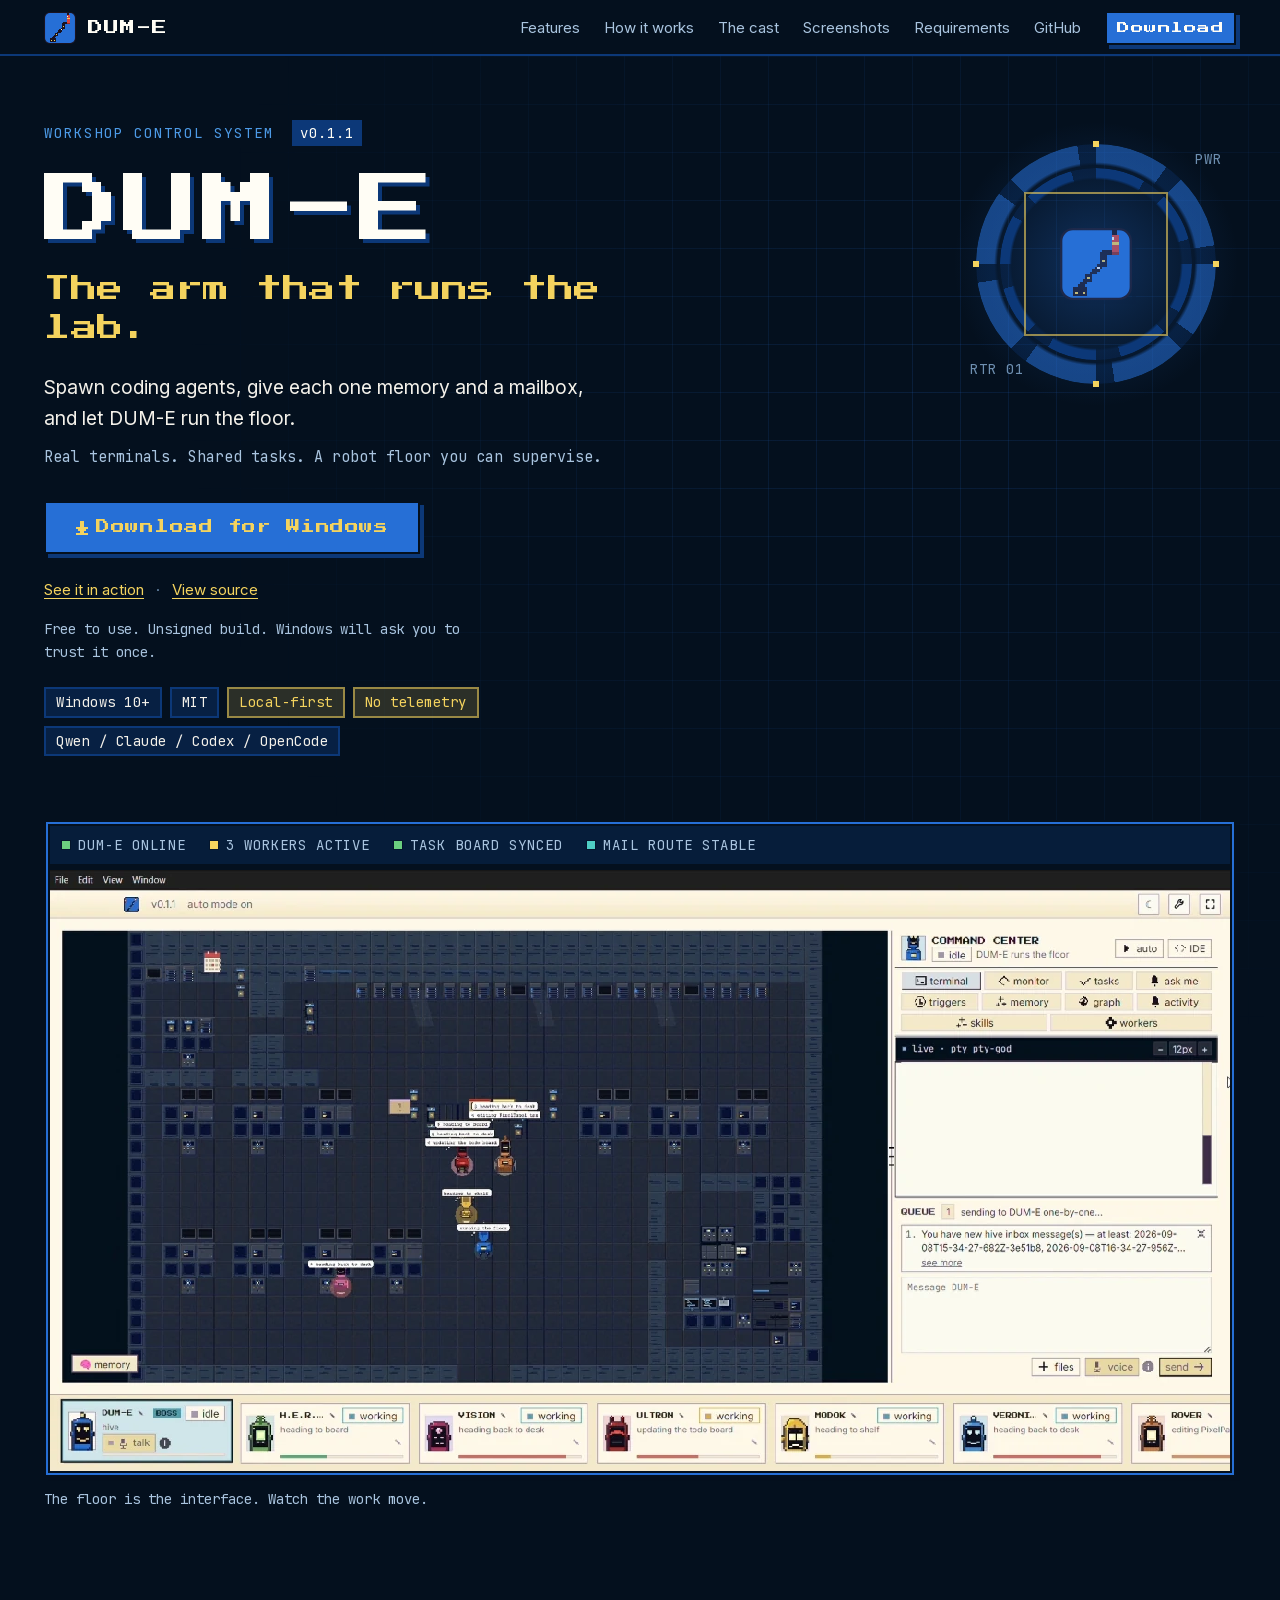
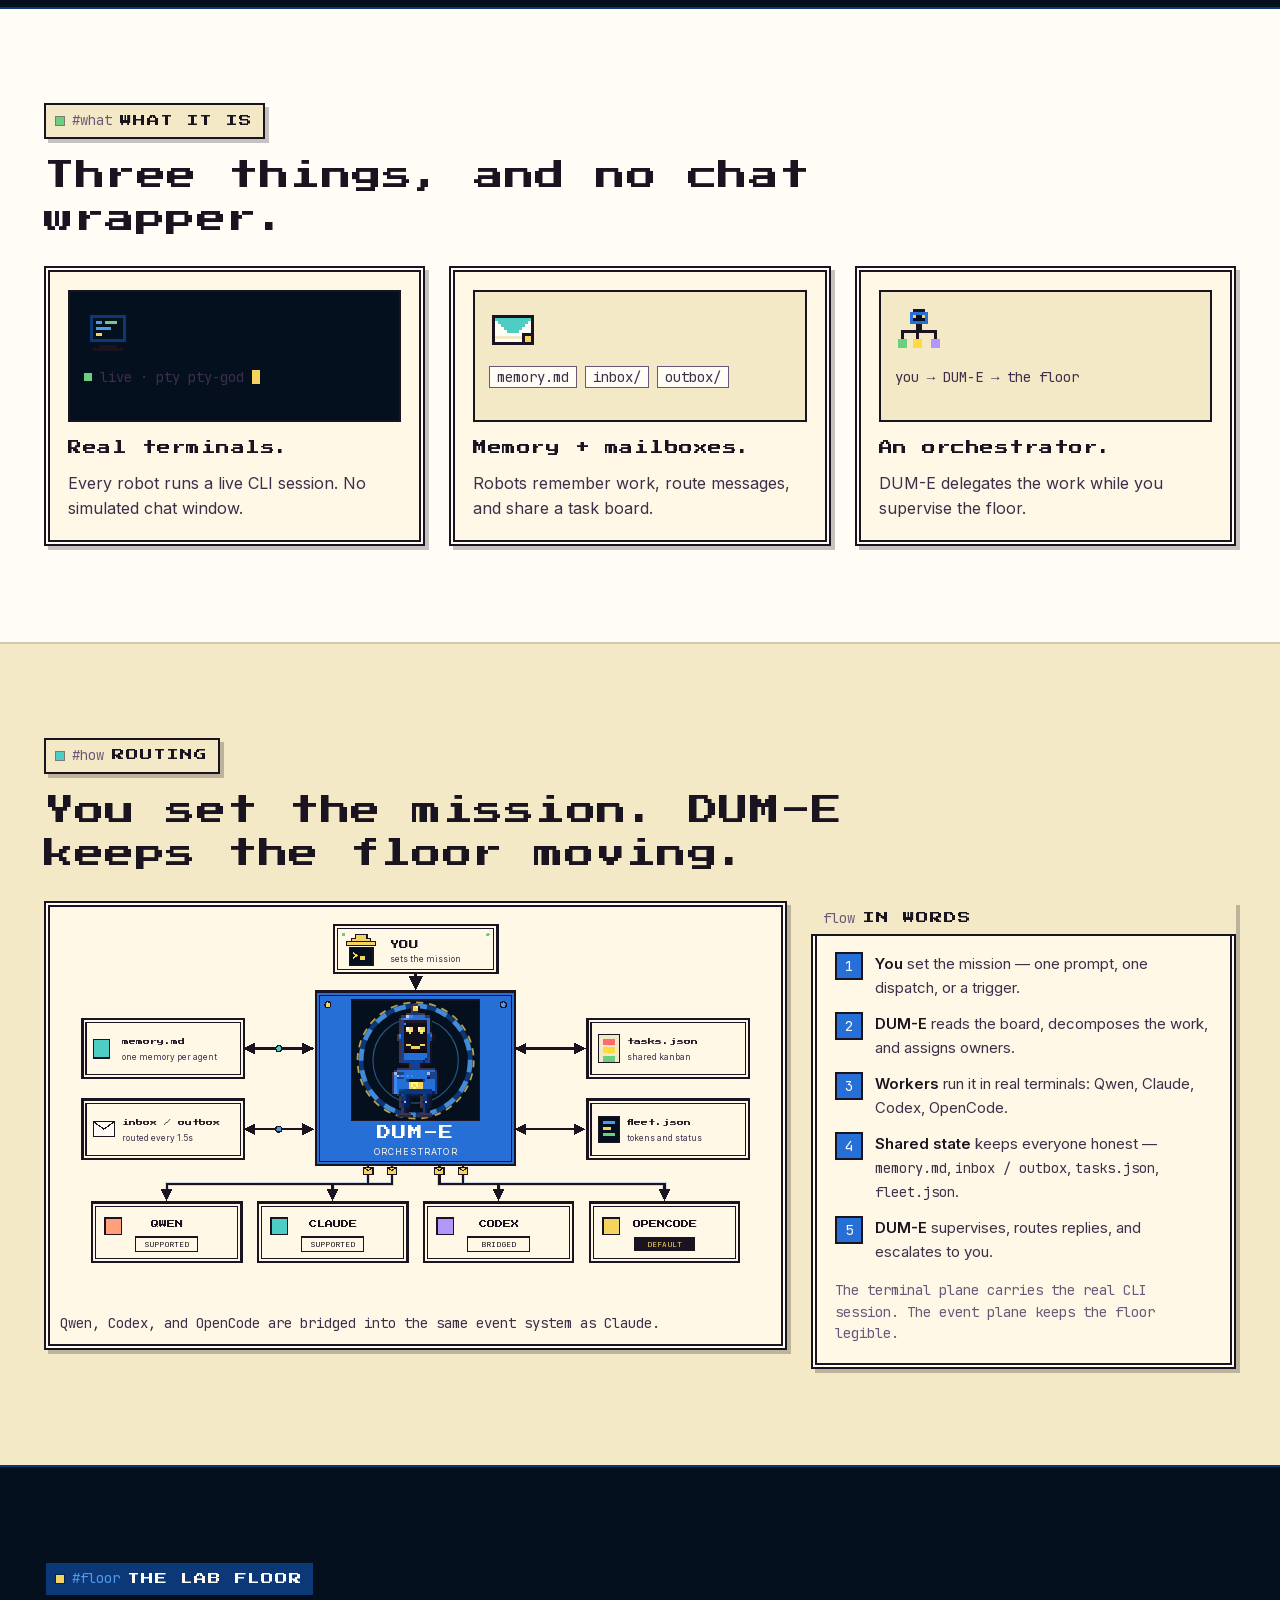
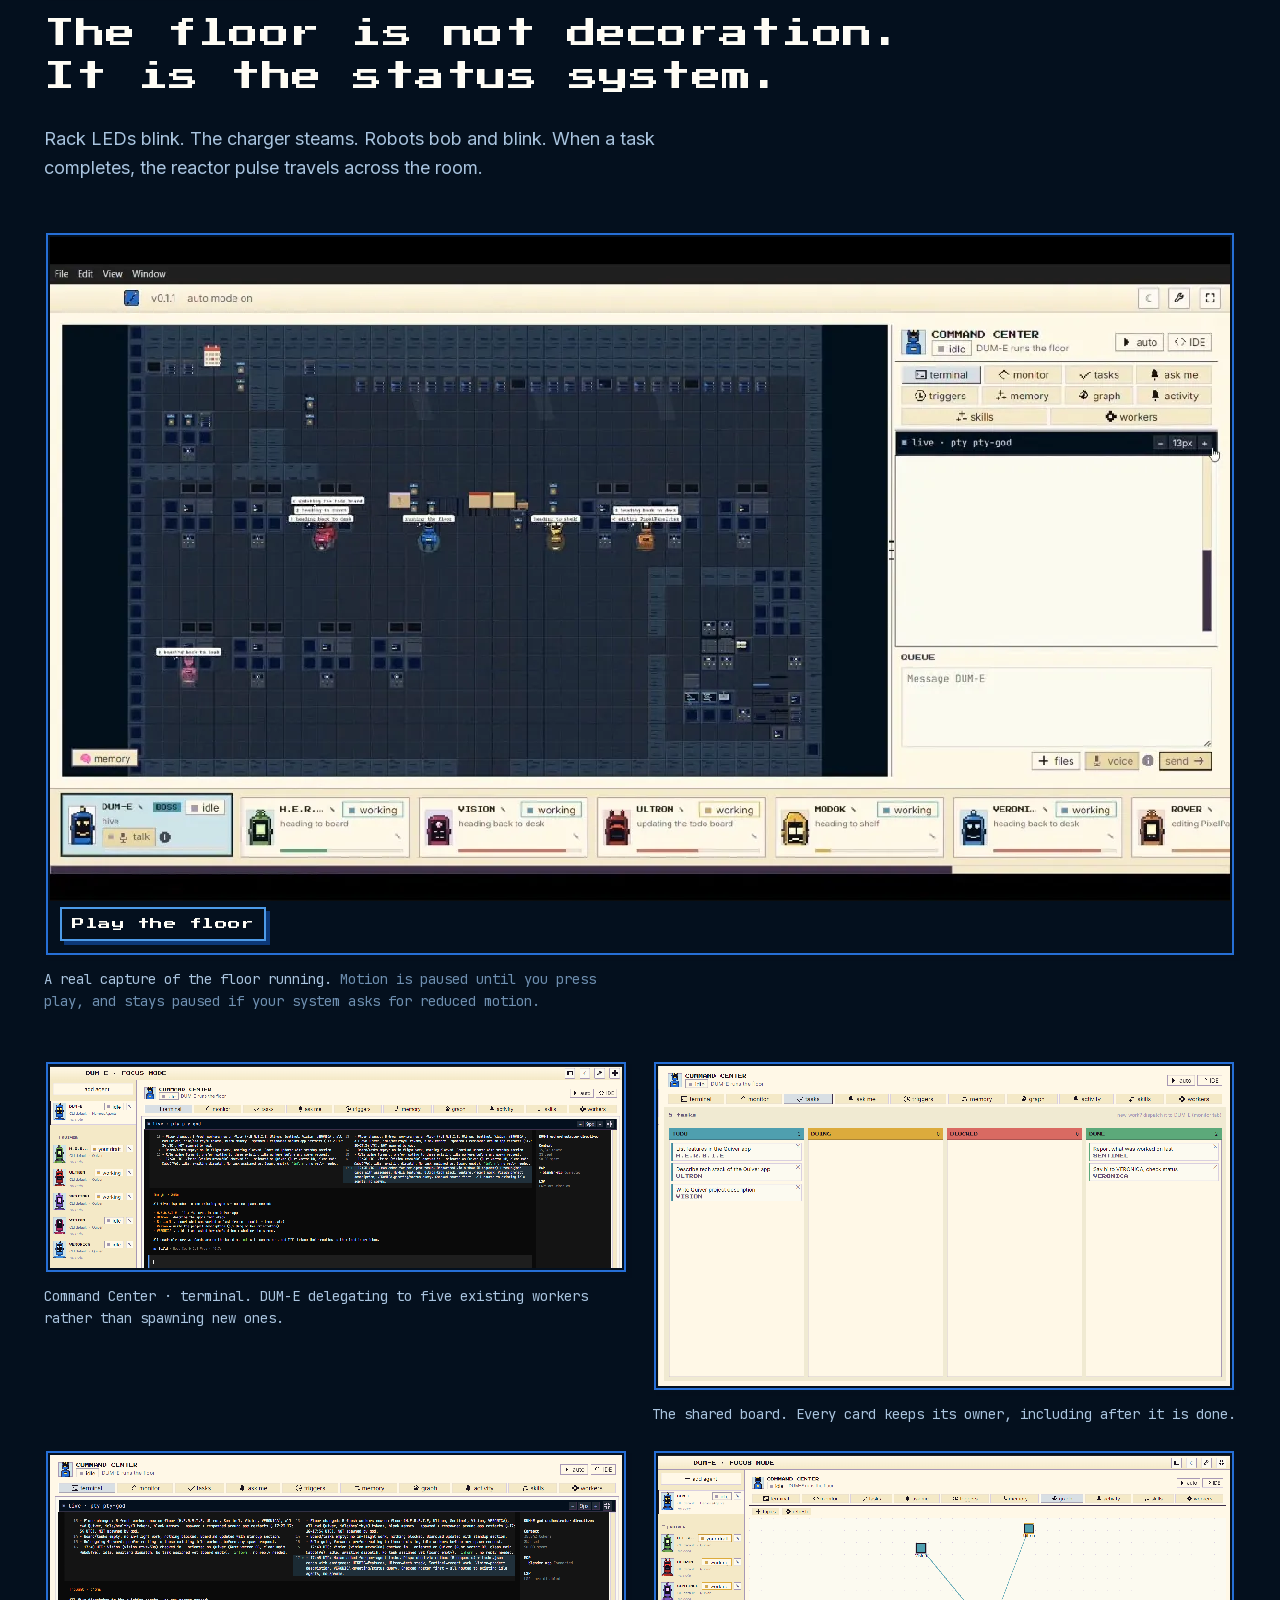
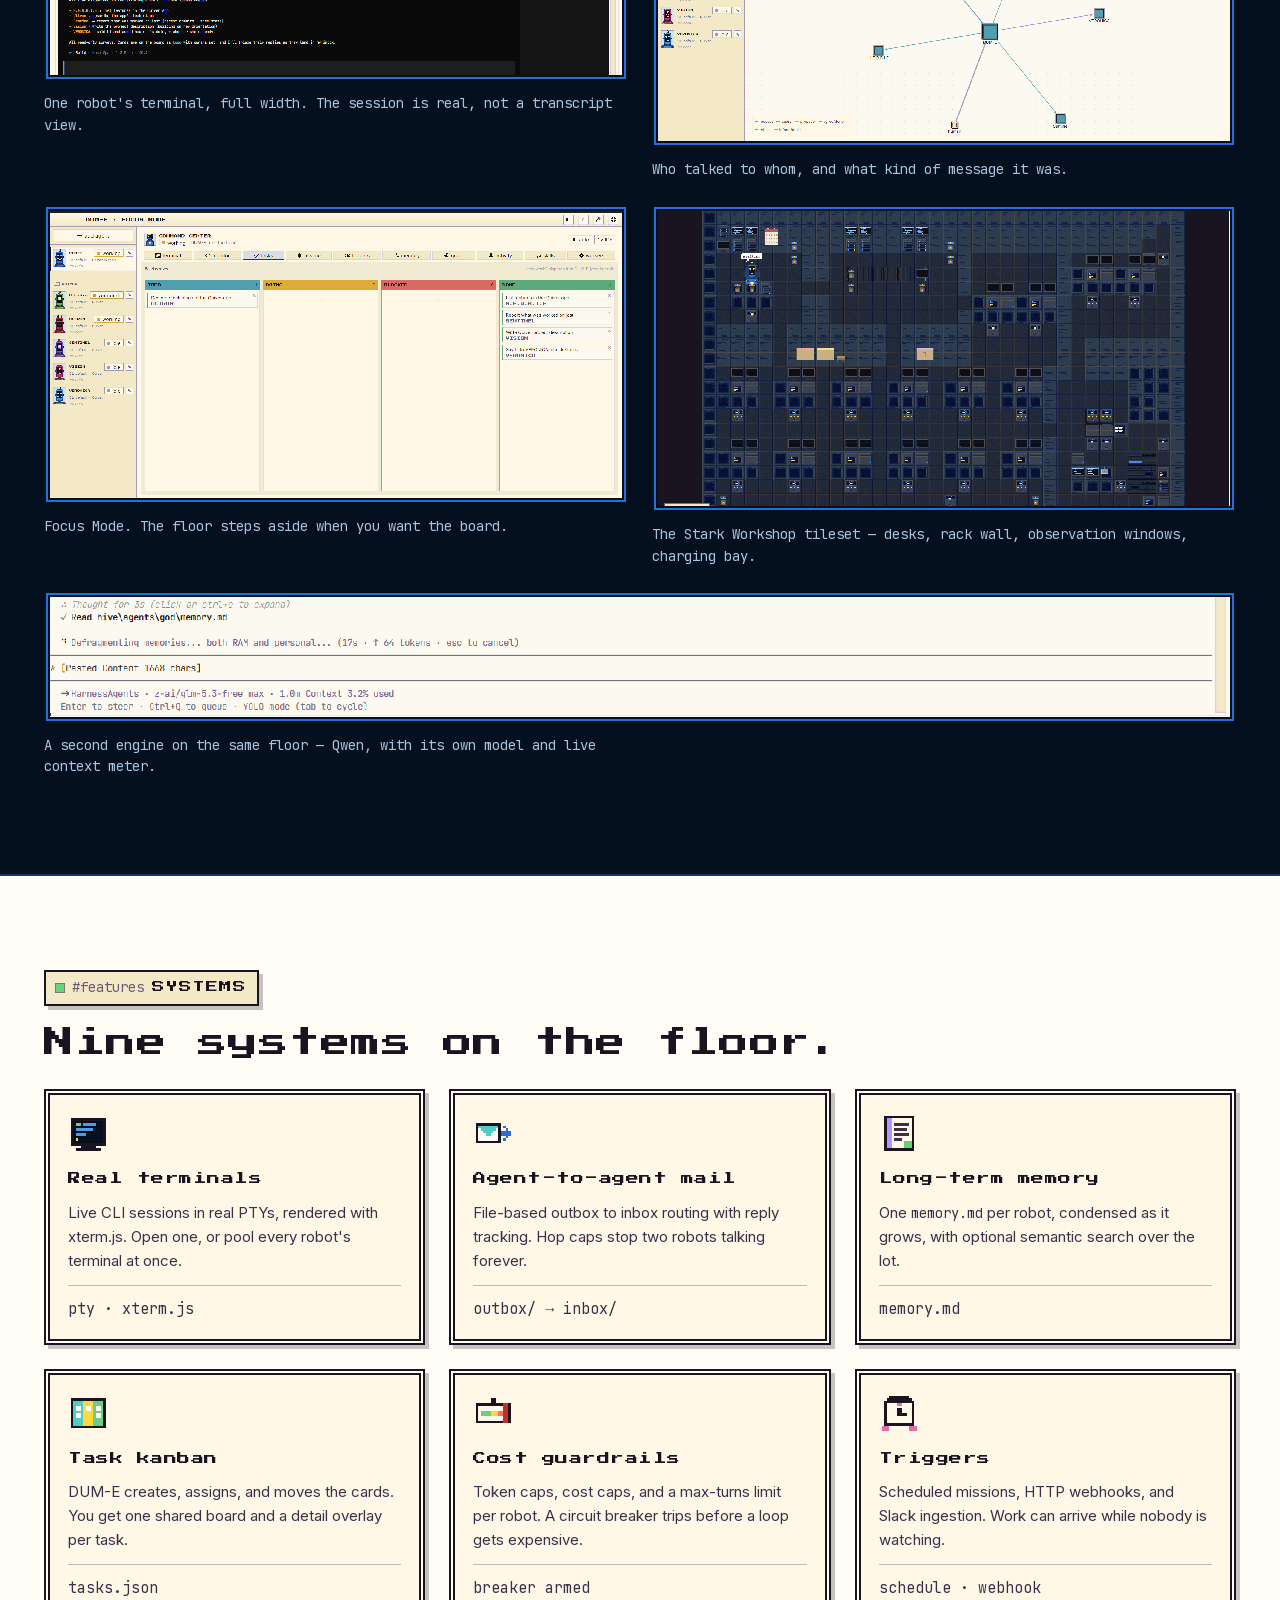
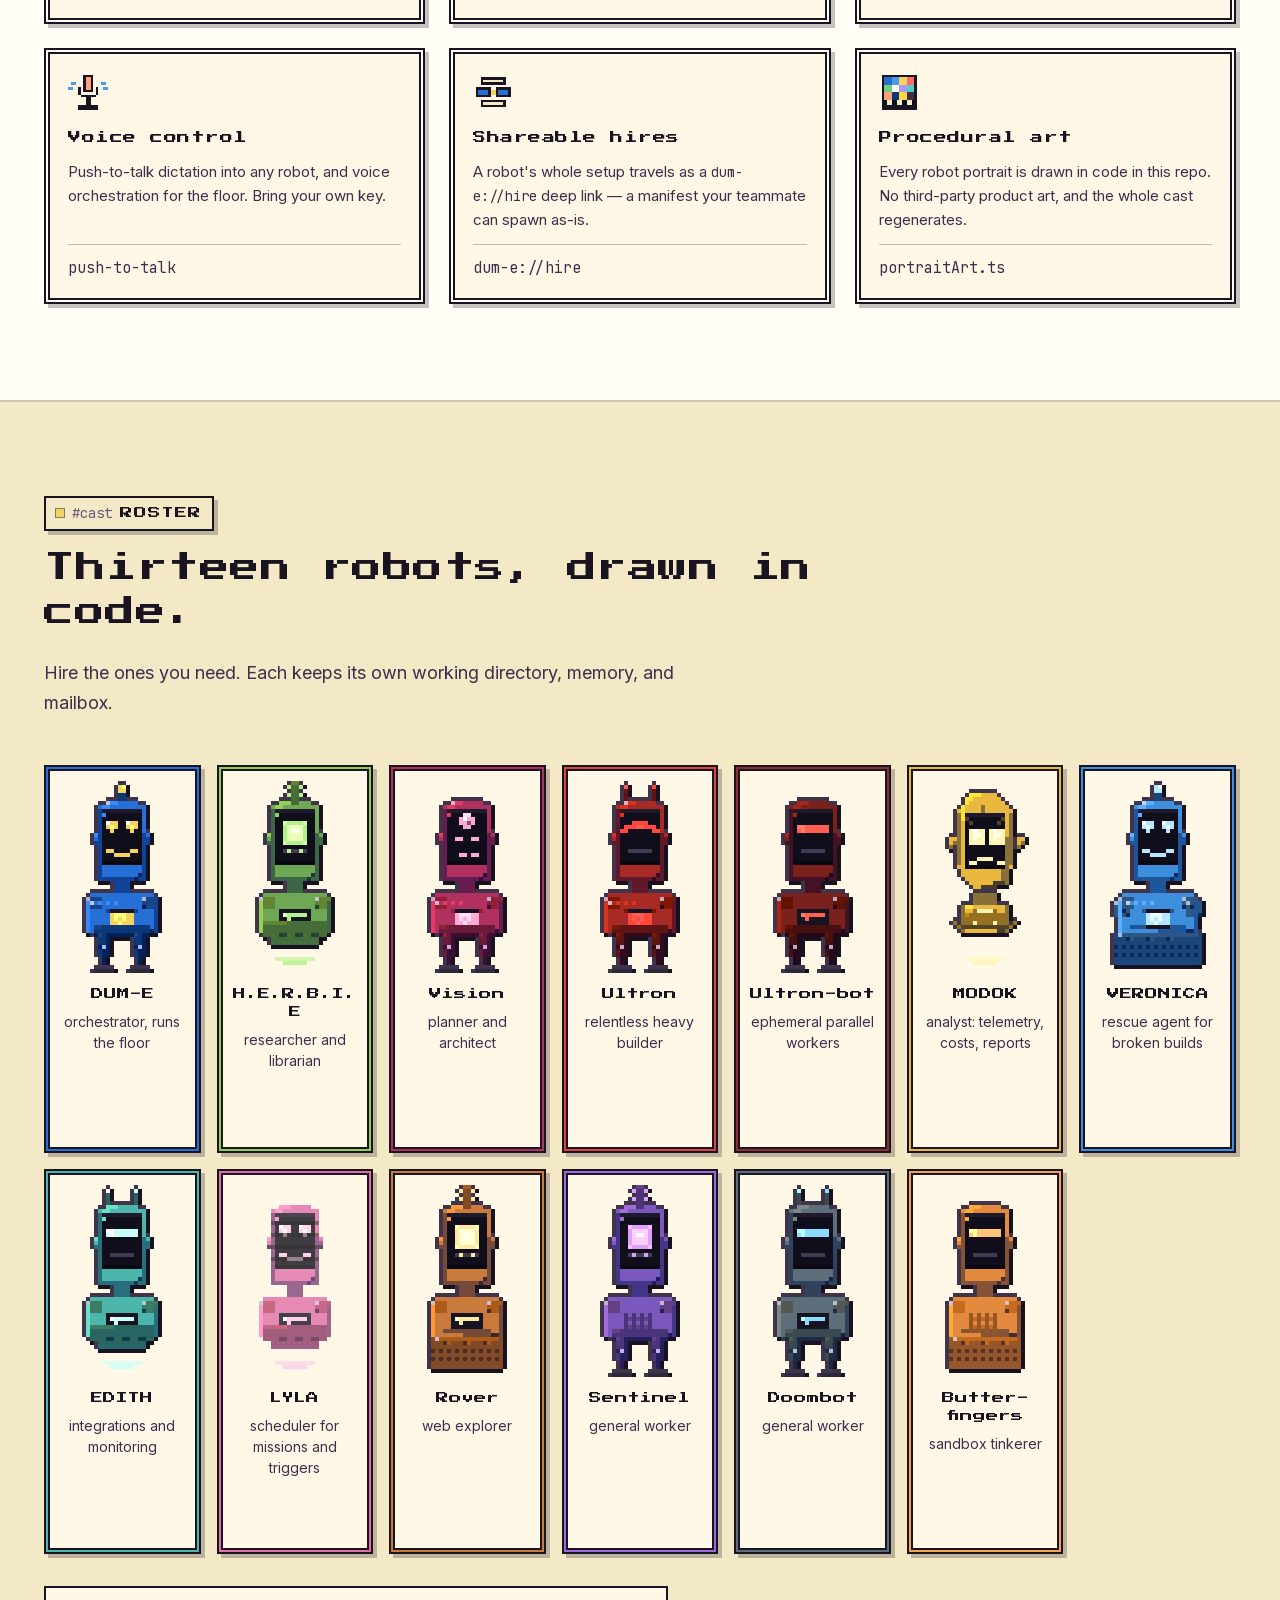
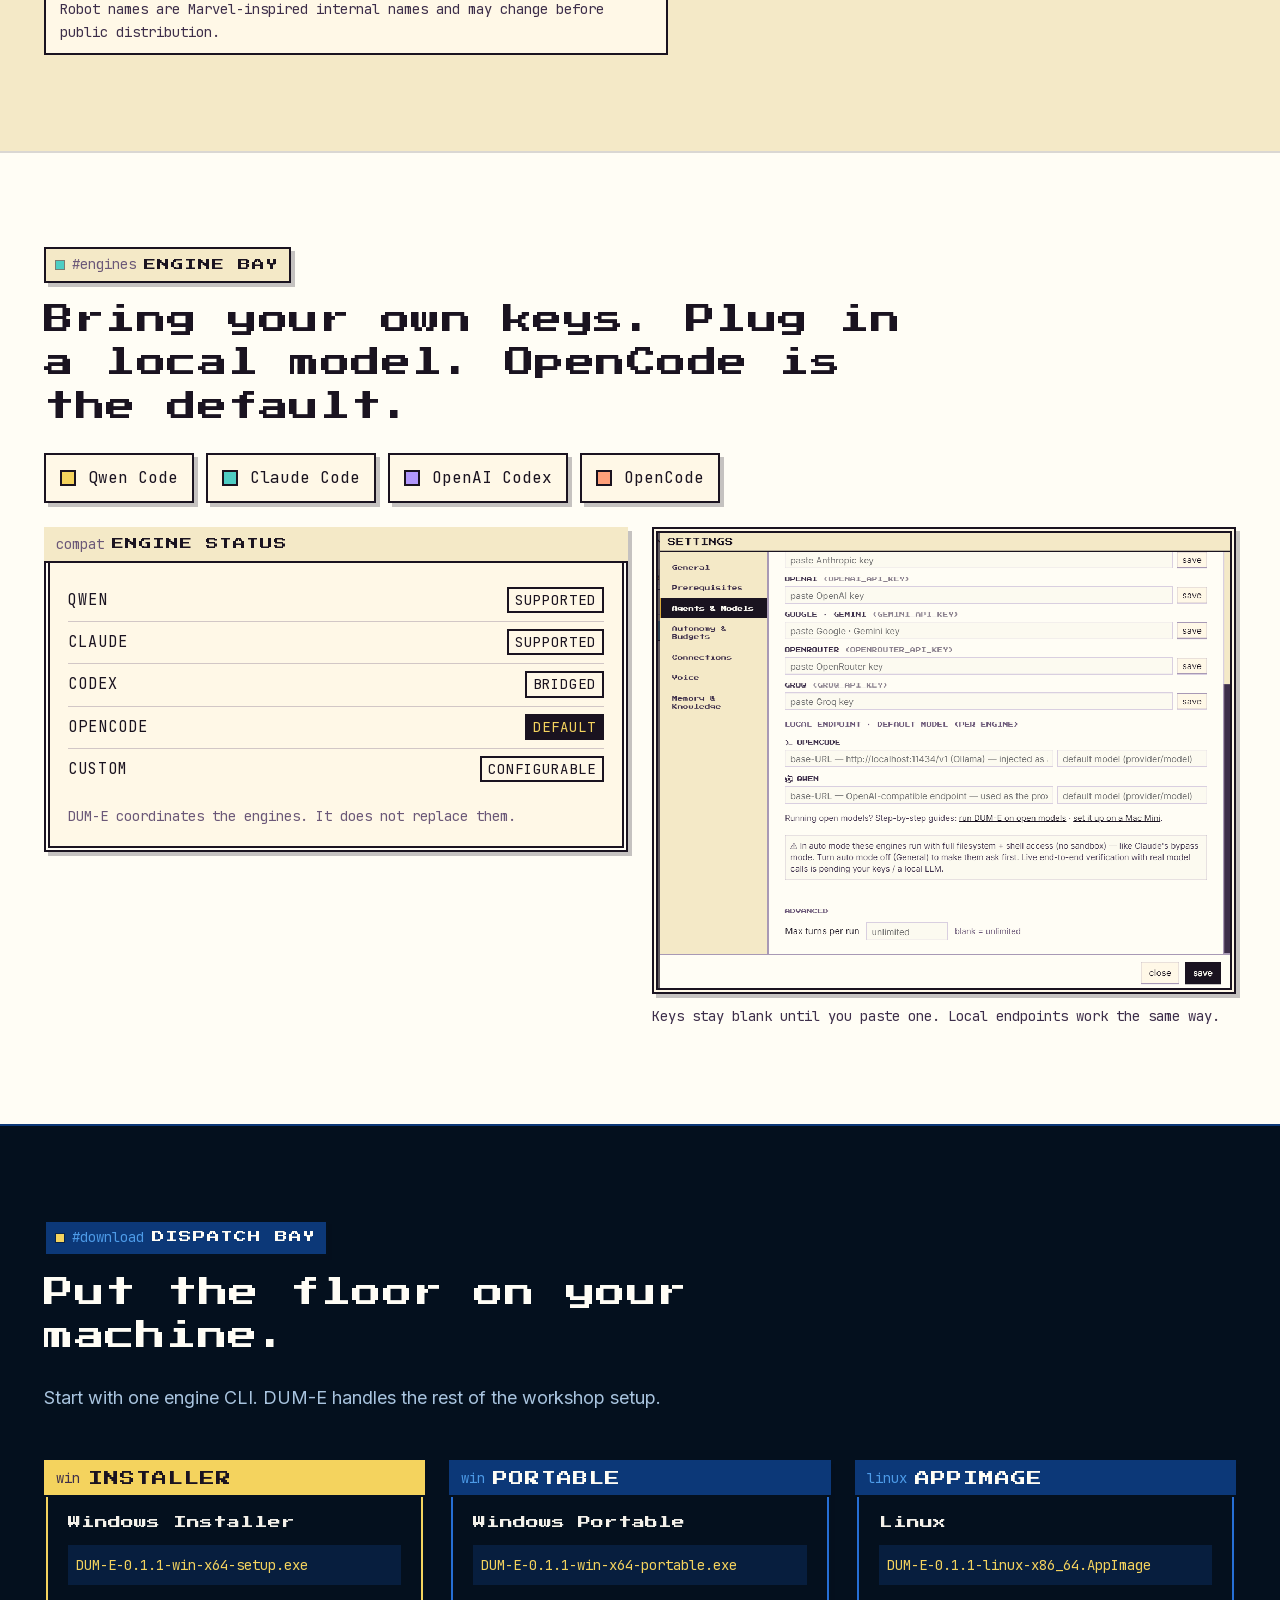
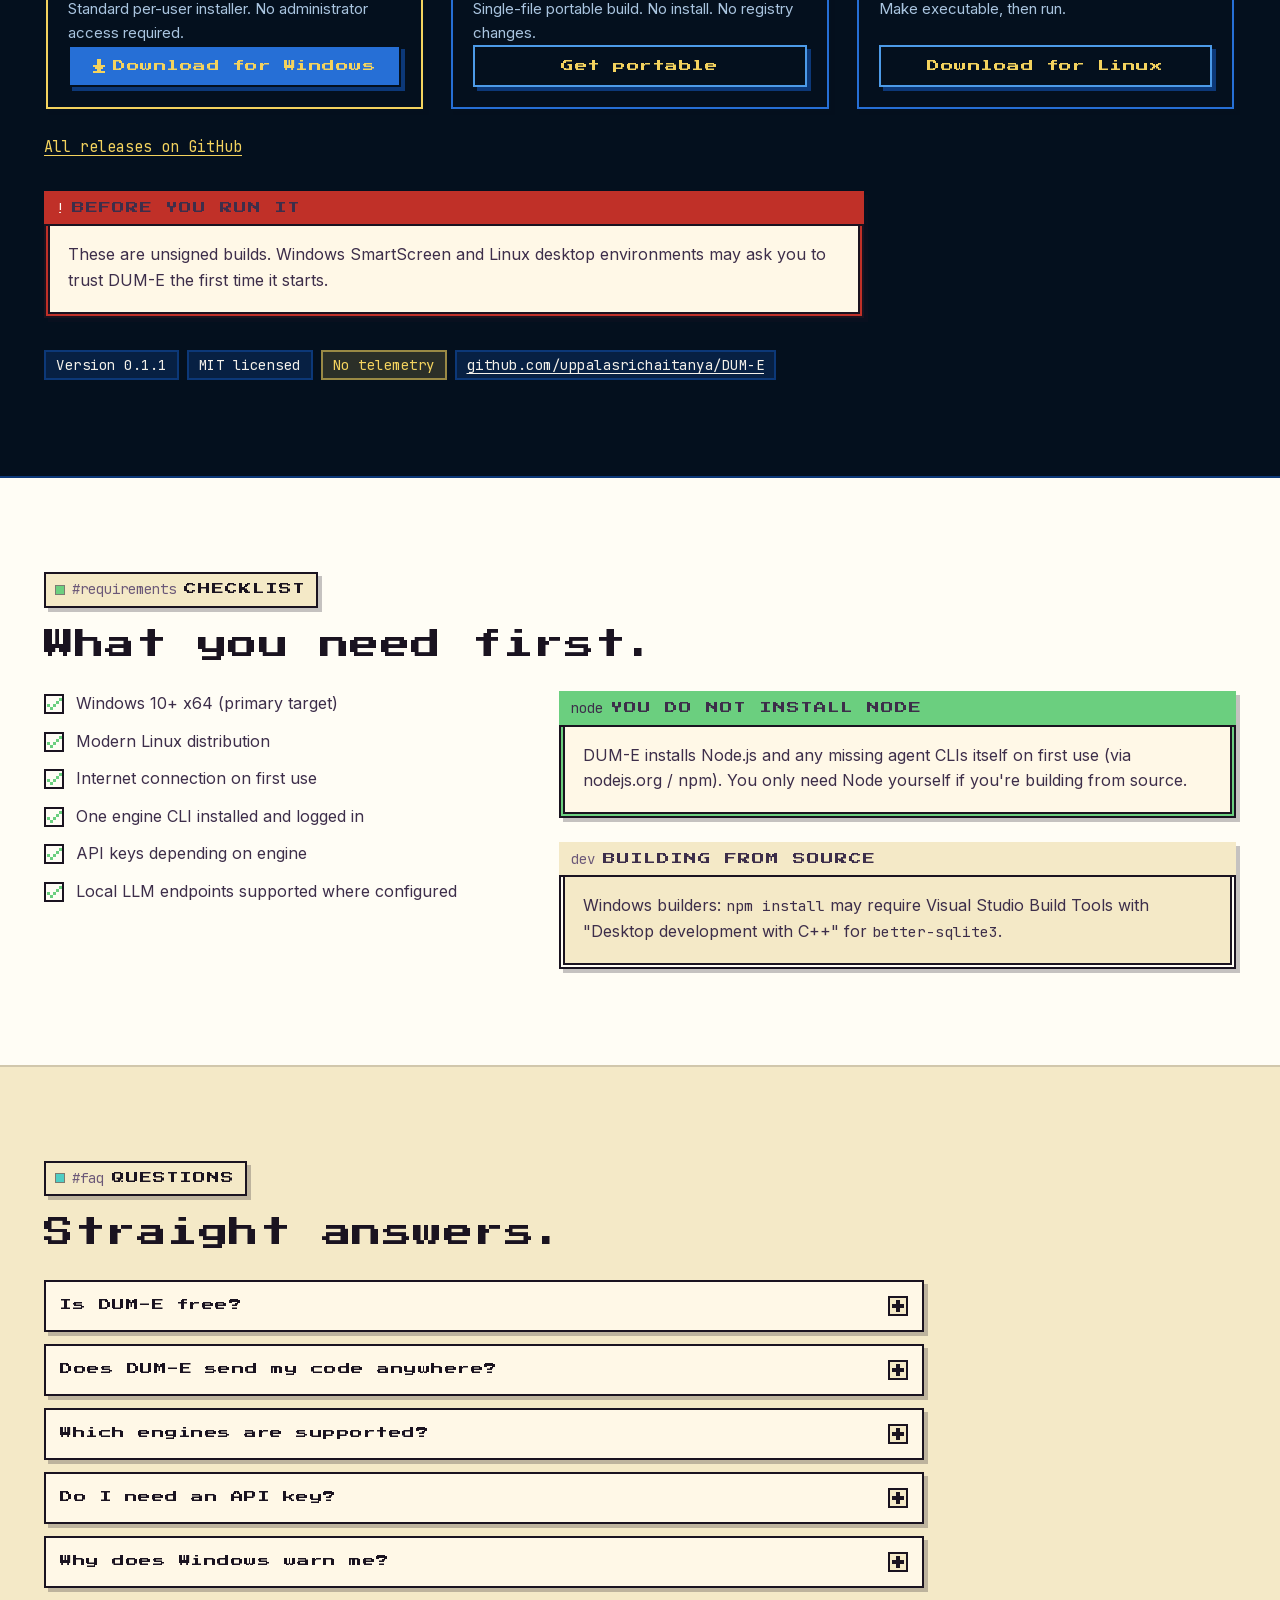
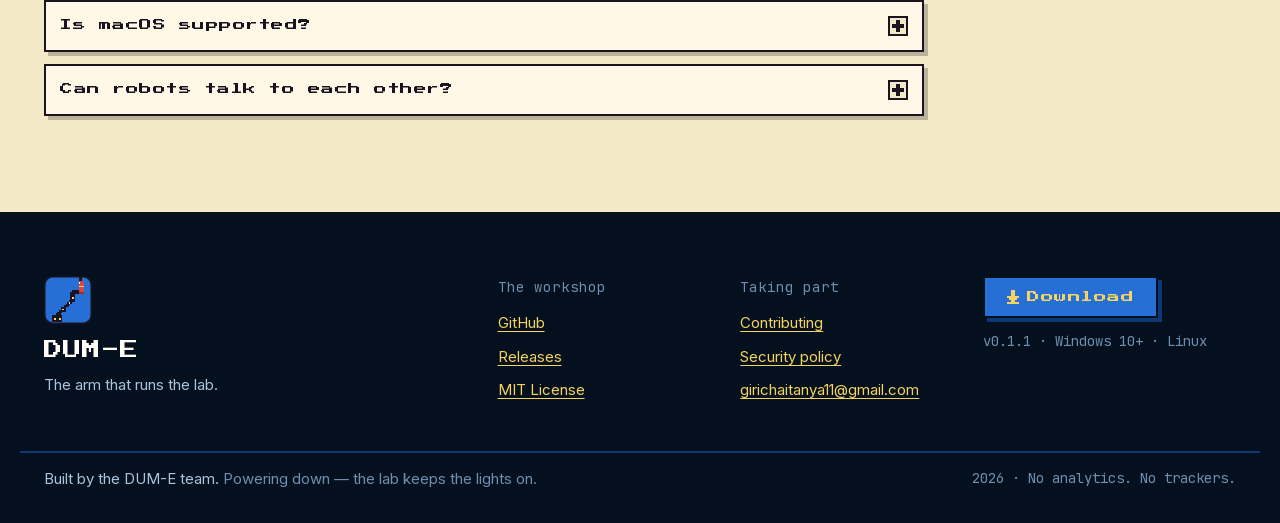
==== index.html @ 1cbb4027 "launch: DUM-E download page v0.1.1" ====
<!doctype html>
<html lang="en">
<head>
<meta charset="utf-8">
<meta name="viewport" content="width=device-width, initial-scale=1">

<title>DUM-E — The Agent Hub for the Lab</title>
<meta name="description" content="DUM-E coordinates real coding-agent terminals into a local-first robot team with shared memory, mailboxes, tasks, and a visual workshop floor.">

<!-- Canonical: PLACEHOLDER. Replace with the real host before publishing
     (spec §11) and update og:url / og:image to match. -->
<link rel="canonical" href="https://uppalasrichaitanya.github.io/DUM-E/">

<meta name="theme-color" content="#04101E">
<meta name="color-scheme" content="dark light">

<link rel="icon" type="image/svg+xml" href="assets/brand/favicon.svg">
<link rel="icon" type="image/png" sizes="32x32" href="assets/brand/favicon-32.png">
<link rel="icon" type="image/png" sizes="16x16" href="assets/brand/favicon-16.png">
<link rel="apple-touch-icon" href="assets/brand/icon.png">

<meta property="og:type" content="website">
<meta property="og:site_name" content="DUM-E">
<meta property="og:title" content="DUM-E — The Agent Hub for the Lab">
<meta property="og:description" content="DUM-E coordinates real coding-agent terminals into a local-first robot team with shared memory, mailboxes, tasks, and a visual workshop floor.">
<meta property="og:url" content="https://uppalasrichaitanya.github.io/DUM-E/">
<meta property="og:image" content="https://uppalasrichaitanya.github.io/DUM-E/assets/social/og.png">
<meta property="og:image:width" content="1200">
<meta property="og:image:height" content="630">
<meta property="og:image:alt" content="DUM-E — the arm that runs the lab. Pixel-art workshop control system.">
<meta name="twitter:card" content="summary_large_image">
<meta name="twitter:title" content="DUM-E — The Agent Hub for the Lab">
<meta name="twitter:description" content="DUM-E coordinates real coding-agent terminals into a local-first robot team with shared memory, mailboxes, tasks, and a visual workshop floor.">
<meta name="twitter:image" content="https://uppalasrichaitanya.github.io/DUM-E/assets/social/og.png">

<link rel="preload" href="assets/fonts/press-start-2p-latin-400.woff2" as="font" type="font/woff2" crossorigin>
<link rel="preload" href="assets/fonts/inter-latin-var.woff2" as="font" type="font/woff2" crossorigin>
<link rel="preload" href="assets/screenshots/hero-command-center.webp" as="image" type="image/webp">
<link rel="stylesheet" href="styles.css">

<script type="application/ld+json">
{
  "@context": "https://schema.org",
  "@type": "SoftwareApplication",
  "name": "DUM-E",
  "alternateName": "DUM-E — The Agent Hub for the Lab",
  "applicationCategory": "DeveloperApplication",
  "applicationSubCategory": "Coding agent orchestrator",
  "operatingSystem": "Windows 10+ x64, Linux",
  "softwareVersion": "0.1.1",
  "description": "DUM-E coordinates real coding-agent terminals into a local-first robot team with shared memory, mailboxes, tasks, and a visual workshop floor.",
  "license": "https://github.com/uppalasrichaitanya/DUM-E/blob/dum-e/LICENSE",
  "codeRepository": "https://github.com/uppalasrichaitanya/DUM-E",
  "downloadUrl": "https://github.com/uppalasrichaitanya/DUM-E/releases/latest",
  "offers": { "@type": "Offer", "price": "0", "priceCurrency": "USD" }
}
</script>
</head>
<body>

<a class="skip" href="#what">Skip to content</a>

<!-- ═══ 1. STICKY NAVIGATION ═══════════════════════════════════════════ -->
<header class="nav" id="nav">
  <div class="wrap nav__in">
    <a class="nav__brand" href="#top" aria-label="DUM-E — back to top">
      <img class="nav__logo" src="assets/brand/logo.svg" width="32" height="32" alt="">
      <span class="nav__word">DUM-E</span>
    </a>

    <nav class="nav__links" aria-label="Sections">
      <a href="#features">Features</a>
      <a href="#how">How it works</a>
      <a href="#cast">The cast</a>
      <a href="#floor">Screenshots</a>
      <a href="#requirements">Requirements</a>
      <a href="https://github.com/uppalasrichaitanya/DUM-E">GitHub</a>
    </nav>

    <a class="btn btn--sm btn--primary nav__cta" href="https://github.com/uppalasrichaitanya/DUM-E/releases/latest">Download</a>
  </div>
</header>

<main>

<!-- ═══ 2. HERO ════════════════════════════════════════════════════════ -->
<section class="band band--dark hero" id="top">
  <div class="scanlines" aria-hidden="true"></div>
  <div class="gridmarks" aria-hidden="true"></div>

  <div class="wrap">
    <div class="hero__top">

      <div class="hero__copy">
        <p class="eyebrow">WORKSHOP CONTROL SYSTEM <span class="eyebrow__v">v0.1.1</span></p>

        <h1 class="hero__h1">
          <span class="hero__word">DUM-E</span>
          <span class="hero__line">The arm that runs the lab.</span>
        </h1>

        <p class="hero__sub">Spawn coding agents, give each one memory and a mailbox, and let DUM-E run the floor.</p>
        <p class="hero__sub2">Real terminals. Shared tasks. A robot floor you can supervise.</p>

        <div class="hero__act">
          <a class="btn btn--primary btn--lg" href="https://github.com/uppalasrichaitanya/DUM-E/releases/latest">
            <span class="btn__ico" aria-hidden="true"></span>Download for Windows
          </a>
          <span class="hero__links">
            <a href="#floor">See it in action</a>
            <span class="sep" aria-hidden="true">·</span>
            <a href="https://github.com/uppalasrichaitanya/DUM-E">View source</a>
          </span>
        </div>

        <p class="hero__micro">Free to use. Unsigned build. Windows will ask you to trust it once.</p>

        <ul class="chips" aria-label="At a glance">
          <li class="chip">Windows 10+</li>
          <li class="chip">MIT</li>
          <li class="chip chip--gold">Local-first</li>
          <li class="chip chip--gold">No telemetry</li>
          <li class="chip">Qwen / Claude / Codex / OpenCode</li>
        </ul>
      </div>

      <!-- Arc reactor: the app's own boot-splash motif, procedural.
           Decorative — the hero reads identically with it hidden. -->
      <div class="reactor" aria-hidden="true">
        <span class="reactor__halo"></span>
        <span class="reactor__ring reactor__r1"></span>
        <span class="reactor__ring reactor__r2"></span>
        <span class="reactor__frame"></span>
        <span class="reactor__sparks"><i></i><i></i><i></i><i></i></span>
        <img class="reactor__core" src="assets/brand/logo.svg" width="72" height="72" alt="">
        <span class="reactor__tick reactor__tick--a">PWR</span>
        <span class="reactor__tick reactor__tick--b">RTR 01</span>
      </div>
    </div>

    <!-- Hero visual -->
    <figure class="shot shot--hero">
      <div class="shot__bezel">
        <p class="readout">
          <span class="vh">Illustrative floor readout: </span>
          <span class="readout__i"><i class="led led--on" aria-hidden="true"></i>DUM-E ONLINE</span>
          <span class="readout__i"><i class="led led--gold" aria-hidden="true"></i>3 WORKERS ACTIVE</span>
          <span class="readout__i"><i class="led led--on" aria-hidden="true"></i>TASK BOARD SYNCED</span>
          <span class="readout__i"><i class="led led--sky" aria-hidden="true"></i>MAIL ROUTE STABLE</span>
        </p>
        <picture>
          <source srcset="assets/screenshots/hero-command-center.webp" type="image/webp">
          <img src="assets/screenshots/hero-command-center.png" width="1280" height="652" fetchpriority="high" decoding="async"
               alt="The DUM-E desktop app at version 0.1.1. Left: the workshop floor, a dark blue tiled lab where pixel robots walk between desks with speech labels like &quot;heading to board&quot; and &quot;updating the todo board&quot;. Right: the Command Center panel with terminal, monitor, tasks, memory and graph tabs and a live pty session. Along the bottom: a roster strip showing DUM-E idle plus H.E.R.B.I.E, Vision, Ultron, MODOK, VERONICA and Rover working.">
        </picture>
      </div>
      <figcaption>The floor is the interface. Watch the work move.</figcaption>
    </figure>
  </div>
</section>

<!-- ═══ 3. WHAT IT IS ══════════════════════════════════════════════════ -->
<section class="band band--light" id="what">
  <div class="wrap">
    <p class="plaque"><i class="led led--on" aria-hidden="true"></i><span class="plaque__id">#what</span> WHAT IT IS</p>
    <h2 class="h2">Three things, and no chat wrapper.</h2>

    <div class="trio">
      <article class="panel card">
        <div class="card__art card__art--term">
          <svg class="ico" viewBox="0 0 16 16" width="48" height="48" aria-hidden="true" shape-rendering="crispEdges">
            <rect x="1" y="2" width="14" height="11" fill="#04101E"/>
            <rect x="2" y="3" width="12" height="9" fill="#0C3878"/>
            <rect x="3" y="4" width="10" height="7" fill="#04101E"/>
            <rect x="4" y="5" width="2" height="1" fill="#4D9BE8"/>
            <rect x="7" y="5" width="4" height="1" fill="#6BCF7F"/>
            <rect x="4" y="7" width="5" height="1" fill="#4D9BE8"/>
            <rect x="4" y="9" width="2" height="1" fill="#F4D35E"/>
            <rect x="5" y="13" width="6" height="1" fill="#1A1320"/>
            <rect x="3" y="14" width="10" height="1" fill="#1A1320"/>
          </svg>
          <p class="statusline"><i class="led led--on" aria-hidden="true"></i>live · pty pty-god<b class="caret" aria-hidden="true"></b></p>
        </div>
        <h3 class="card__h">Real terminals.</h3>
        <p>Every robot runs a live CLI session. No simulated chat window.</p>
      </article>

      <article class="panel card">
        <div class="card__art">
          <svg class="ico" viewBox="0 0 16 16" width="48" height="48" aria-hidden="true" shape-rendering="crispEdges">
            <rect x="1" y="3" width="14" height="10" fill="#1A1320"/>
            <rect x="2" y="4" width="12" height="8" fill="#FFFDF5"/>
            <path d="M2 4 h12 v1 h-1 v1 h-1 v1 h-1 v1 h-1 v1 h-4 v-1 h-1 v-1 h-1 v-1 h-1 v-1 h-1 z" fill="#4ECDC4"/>
            <rect x="2" y="10" width="12" height="1" fill="#F4E9C7"/>
            <rect x="11" y="9" width="4" height="4" fill="#1A1320"/>
            <rect x="12" y="10" width="2" height="2" fill="#F4D35E"/>
          </svg>
          <ul class="filelist" aria-hidden="true">
            <li>memory.md</li><li>inbox/</li><li>outbox/</li>
          </ul>
        </div>
        <h3 class="card__h">Memory + mailboxes.</h3>
        <p>Robots remember work, route messages, and share a task board.</p>
      </article>

      <article class="panel card">
        <div class="card__art">
          <svg class="ico" viewBox="0 0 16 16" width="48" height="48" aria-hidden="true" shape-rendering="crispEdges">
            <rect x="6" y="1" width="4" height="1" fill="#1A1320"/>
            <rect x="5" y="2" width="6" height="4" fill="#266FD6"/>
            <rect x="6" y="3" width="4" height="2" fill="#04101E"/>
            <rect x="6" y="3" width="1" height="1" fill="#F4D35E"/>
            <rect x="9" y="3" width="1" height="1" fill="#F4D35E"/>
            <rect x="7" y="6" width="2" height="2" fill="#1A1320"/>
            <rect x="2" y="8" width="12" height="1" fill="#1A1320"/>
            <rect x="2" y="9" width="1" height="2" fill="#1A1320"/>
            <rect x="7" y="9" width="1" height="2" fill="#1A1320"/>
            <rect x="13" y="9" width="1" height="2" fill="#1A1320"/>
            <rect x="1" y="11" width="3" height="3" fill="#6BCF7F"/>
            <rect x="6" y="11" width="3" height="3" fill="#FFD93D"/>
            <rect x="12" y="11" width="3" height="3" fill="#B197FC"/>
          </svg>
          <p class="statusline statusline--plain" aria-hidden="true">you → DUM-E → the floor</p>
        </div>
        <h3 class="card__h">An orchestrator.</h3>
        <p>DUM-E delegates the work while you supervise the floor.</p>
      </article>
    </div>
  </div>
</section>

<!-- ═══ 4. HOW IT WORKS ════════════════════════════════════════════════ -->
<section class="band band--warm" id="how">
  <div class="wrap">
    <p class="plaque"><i class="led led--sky" aria-hidden="true"></i><span class="plaque__id">#how</span> ROUTING</p>
    <h2 class="h2">You set the mission. DUM-E keeps the floor moving.</h2>

    <div class="how">
      <figure class="panel how__fig">
        <div class="how__scroll" tabindex="0" role="group" aria-label="Architecture diagram, scrollable">
          <!-- assets/diagram-how.svg, inlined so the message packets can be
               driven by CSS (ASSET-PLAN §7). The file remains the source. -->
          <svg class="diagram" viewBox="0 0 1200 640" role="img" aria-labelledby="how-title how-desc" shape-rendering="crispEdges">
            <title id="how-title">How DUM-E works</title>
            <desc id="how-desc">You set the mission. DUM-E reads shared state and delegates to real coding-agent terminals. Memory and mailboxes wire in on the left, the task board and fleet state on the right, and four engine workers sit below.</desc>
            <defs>
              <marker id="how-arrow-ink" viewBox="0 0 10 10" refX="8.5" refY="5" markerWidth="5" markerHeight="5" orient="auto-start-reverse">
                <path d="M0,0 L10,5 L0,10 z" fill="#1A1320"/>
              </marker>
            </defs>
            <g font-family="Inter, Arial, sans-serif" text-anchor="middle">
              <g>
                <rect x="460" y="12" width="280" height="84" fill="#1A1320"/>
                <rect x="464" y="16" width="272" height="76" fill="#FFF8E7"/>
                <rect x="468" y="20" width="264" height="68" fill="none" stroke="#1A1320" stroke-width="2"/>
                <circle cx="478" cy="30" r="3" fill="#6BCF7F"/>
                <circle cx="722" cy="30" r="3" fill="#6BCF7F"/>
                <path d="M498 30 h20 v6 h6 v6 h-32 v-6 h6 v-6 z" fill="#F4D35E" stroke="#1A1320" stroke-width="2"/>
                <rect x="484" y="42" width="48" height="6" fill="#F4D35E" stroke="#1A1320" stroke-width="2"/>
                <rect x="488" y="52" width="40" height="30" fill="#04101E" stroke="#1A1320" stroke-width="2"/>
                <path d="M494 60 l6 5 l-6 5" fill="none" stroke="#F4D35E" stroke-width="3"/>
                <rect x="506" y="66" width="8" height="6" fill="#F4D35E"/>
                <text x="556" y="54" font-family="'Press Start 2P', 'Courier New', monospace" font-size="16" text-anchor="start" fill="#1A1320">YOU</text>
                <text x="556" y="76" font-size="14" text-anchor="start" fill="#3D2E4A">sets the mission</text>
              </g>
              <line x1="600" y1="96" x2="600" y2="120" stroke="#1A1320" stroke-width="5" marker-end="url(#how-arrow-ink)"/>

              <g>
                <rect x="36" y="170" width="276" height="104" fill="#1A1320"/>
                <rect x="40" y="174" width="268" height="96" fill="#FFF8E7"/>
                <rect x="44" y="178" width="260" height="88" fill="none" stroke="#1A1320" stroke-width="2"/>
                <rect x="56" y="206" width="28" height="32" fill="#4ECDC4" stroke="#1A1320" stroke-width="2"/>
                <text x="104" y="216" font-family="'Press Start 2P', 'Courier New', monospace" font-size="12" text-anchor="start" fill="#1A1320">memory.md</text>
                <text x="104" y="242" font-size="14" text-anchor="start" fill="#3D2E4A">one memory per agent</text>
                <line x1="312" y1="222" x2="426" y2="222" stroke="#1A1320" stroke-width="4" marker-start="url(#how-arrow-ink)" marker-end="url(#how-arrow-ink)"/>
                <circle class="how-led how-led--a" cx="369" cy="222" r="5" fill="#4ECDC4" stroke="#1A1320" stroke-width="2"/>
              </g>
              <g>
                <rect x="36" y="306" width="276" height="104" fill="#1A1320"/>
                <rect x="40" y="310" width="268" height="96" fill="#FFF8E7"/>
                <rect x="44" y="314" width="260" height="88" fill="none" stroke="#1A1320" stroke-width="2"/>
                <rect x="56" y="345" width="36" height="26" fill="#FFFDF5" stroke="#1A1320" stroke-width="2"/>
                <path d="M56 345 l18 13 l18 -13" fill="none" stroke="#1A1320" stroke-width="2"/>
                <text x="104" y="352" font-family="'Press Start 2P', 'Courier New', monospace" font-size="12" text-anchor="start" fill="#1A1320">inbox / outbox</text>
                <text x="104" y="378" font-size="14" text-anchor="start" fill="#3D2E4A">routed every 1.5s</text>
                <line x1="312" y1="358" x2="426" y2="358" stroke="#1A1320" stroke-width="4" marker-start="url(#how-arrow-ink)" marker-end="url(#how-arrow-ink)"/>
                <circle class="how-led how-led--b" cx="369" cy="358" r="5" fill="#4D9BE8" stroke="#1A1320" stroke-width="2"/>
              </g>
              <g>
                <rect x="430" y="124" width="340" height="296" fill="#1A1320"/>
                <rect x="434" y="128" width="332" height="288" fill="#266FD6"/>
                <rect x="438" y="132" width="324" height="280" fill="none" stroke="#1A1320" stroke-width="2"/>
<rect x="492" y="140" width="216" height="204" fill="#04101E" stroke="#1A1320" stroke-width="2"/>
                <g fill="none" shape-rendering="geometricPrecision">
                  <circle cx="600" cy="242" r="92" stroke="#0C3878" stroke-width="8"/>
                  <circle cx="600" cy="242" r="92" stroke="#4D9BE8" stroke-width="8" stroke-dasharray="20 16" opacity="0.85"/>
                  <circle cx="600" cy="242" r="72" stroke="#4D9BE8" stroke-width="2" opacity="0.5"/>
                  <circle class="how-scope" cx="600" cy="242" r="98" stroke="#F4D35E" stroke-width="3" stroke-dasharray="12 10" opacity="0.75"/>
                </g>
                <image class="how-head" href="[data-uri]" x="552" y="146" width="96" height="192" image-rendering="pixelated"/>
                <circle class="how-led how-led--c" cx="452" cy="148" r="5" fill="#F4D35E" stroke="#1A1320" stroke-width="2"/>
                <circle class="how-led how-led--d" cx="748" cy="148" r="5" fill="#4D9BE8" stroke="#1A1320" stroke-width="2"/>
                <text x="600" y="376" font-family="'Press Start 2P', 'Courier New', monospace" font-size="24" letter-spacing="2" fill="#FFFDF5">DUM-E</text>
                <text x="600" y="402" font-size="15" letter-spacing="2" fill="#FFF8E7">ORCHESTRATOR</text>
              </g>

              <g>
                <rect x="888" y="170" width="276" height="104" fill="#1A1320"/>
                <rect x="892" y="174" width="268" height="96" fill="#FFF8E7"/>
                <rect x="896" y="178" width="260" height="88" fill="none" stroke="#1A1320" stroke-width="2"/>
                <rect x="908" y="198" width="36" height="48" fill="#F4E9C7" stroke="#1A1320" stroke-width="2"/>
                <rect x="916" y="206" width="20" height="10" fill="#FF6B6B"/>
                <rect x="916" y="220" width="20" height="10" fill="#FFD93D"/>
                <rect x="916" y="234" width="20" height="10" fill="#6BCF7F"/>
                <text x="956" y="216" font-family="'Press Start 2P', 'Courier New', monospace" font-size="12" text-anchor="start" fill="#1A1320">tasks.json</text>
                <text x="956" y="242" font-size="14" text-anchor="start" fill="#3D2E4A">shared kanban</text>
                <line x1="770" y1="222" x2="884" y2="222" stroke="#1A1320" stroke-width="4" marker-start="url(#how-arrow-ink)" marker-end="url(#how-arrow-ink)"/>
              </g>
              <g>
                <rect x="888" y="306" width="276" height="104" fill="#1A1320"/>
                <rect x="892" y="310" width="268" height="96" fill="#FFF8E7"/>
                <rect x="896" y="314" width="260" height="88" fill="none" stroke="#1A1320" stroke-width="2"/>
                <rect x="908" y="336" width="36" height="44" fill="#04101E" stroke="#1A1320" stroke-width="2"/>
                <rect x="916" y="344" width="20" height="6" fill="#4D9BE8"/>
                <rect x="916" y="354" width="14" height="6" fill="#F4D35E"/>
                <rect x="916" y="364" width="20" height="6" fill="#6BCF7F"/>
                <text x="956" y="352" font-family="'Press Start 2P', 'Courier New', monospace" font-size="12" text-anchor="start" fill="#1A1320">fleet.json</text>
                <text x="956" y="378" font-size="14" text-anchor="start" fill="#3D2E4A">tokens and status</text>
                <line x1="770" y1="358" x2="884" y2="358" stroke="#1A1320" stroke-width="4" marker-start="url(#how-arrow-ink)" marker-end="url(#how-arrow-ink)"/>
              </g>

              <g font-family="'JetBrains Mono', monospace">
                <g>
                  <rect x="52" y="480" width="256" height="104" fill="#1A1320"/>
                  <rect x="56" y="484" width="248" height="96" fill="#FFF8E7"/>
                  <rect x="60" y="488" width="240" height="88" fill="none" stroke="#1A1320" stroke-width="2"/>
                  <rect x="76" y="508" width="28" height="28" fill="#FFA07A" stroke="#1A1320" stroke-width="2"/>
                  <text x="180" y="524" font-family="'Press Start 2P', 'Courier New', monospace" font-size="14" fill="#1A1320">QWEN</text>
                  <rect x="128" y="540" width="104" height="24" fill="#FFF8E7" stroke="#1A1320" stroke-width="2"/>
                  <text x="180" y="557" font-size="13" fill="#1A1320">SUPPORTED</text>
                </g>
                <g>
                  <rect x="332" y="480" width="256" height="104" fill="#1A1320"/>
                  <rect x="336" y="484" width="248" height="96" fill="#FFF8E7"/>
                  <rect x="340" y="488" width="240" height="88" fill="none" stroke="#1A1320" stroke-width="2"/>
                  <rect x="356" y="508" width="28" height="28" fill="#4ECDC4" stroke="#1A1320" stroke-width="2"/>
                  <text x="460" y="524" font-family="'Press Start 2P', 'Courier New', monospace" font-size="14" fill="#1A1320">CLAUDE</text>
                  <rect x="408" y="540" width="104" height="24" fill="#FFF8E7" stroke="#1A1320" stroke-width="2"/>
                  <text x="460" y="557" font-size="13" fill="#1A1320">SUPPORTED</text>
                </g>
                <g>
                  <rect x="612" y="480" width="256" height="104" fill="#1A1320"/>
                  <rect x="616" y="484" width="248" height="96" fill="#FFF8E7"/>
                  <rect x="620" y="488" width="240" height="88" fill="none" stroke="#1A1320" stroke-width="2"/>
                  <rect x="636" y="508" width="28" height="28" fill="#B197FC" stroke="#1A1320" stroke-width="2"/>
                  <text x="740" y="524" font-family="'Press Start 2P', 'Courier New', monospace" font-size="14" fill="#1A1320">CODEX</text>
                  <rect x="688" y="540" width="104" height="24" fill="#FFF8E7" stroke="#1A1320" stroke-width="2"/>
                  <text x="740" y="557" font-size="13" fill="#1A1320">BRIDGED</text>
                </g>
                <g>
                  <rect x="892" y="480" width="256" height="104" fill="#1A1320"/>
                  <rect x="896" y="484" width="248" height="96" fill="#FFF8E7"/>
                  <rect x="900" y="488" width="240" height="88" fill="none" stroke="#1A1320" stroke-width="2"/>
                  <rect x="916" y="508" width="28" height="28" fill="#F4D35E" stroke="#1A1320" stroke-width="2"/>
                  <text x="1020" y="524" font-family="'Press Start 2P', 'Courier New', monospace" font-size="14" fill="#1A1320">OPENCODE</text>
                  <rect x="968" y="540" width="104" height="24" fill="#1A1320"/>
                  <text x="1020" y="557" font-size="13" fill="#F4D35E">DEFAULT</text>
                </g>
              </g>

              <g fill="none" stroke="#266FD6" stroke-width="7" opacity="0.22">
                <path d="M520 420 L520 450 L180 450 L180 476"/>
                <path d="M560 420 L560 450 L460 450 L460 476"/>
                <path d="M640 420 L640 450 L740 450 L740 476"/>
                <path d="M680 420 L680 450 L1020 450 L1020 476"/>
              </g>
              <g fill="none" stroke="#1A1320" stroke-width="4">
                <path id="how-route-qwen" d="M520 420 L520 450 L180 450 L180 476" marker-end="url(#how-arrow-ink)"/>
                <path id="how-route-claude" d="M560 420 L560 450 L460 450 L460 476" marker-end="url(#how-arrow-ink)"/>
                <path id="how-route-codex" d="M640 420 L640 450 L740 450 L740 476" marker-end="url(#how-arrow-ink)"/>
                <path id="how-route-opencode" d="M680 420 L680 450 L1020 450 L1020 476" marker-end="url(#how-arrow-ink)"/>
              </g>
              <!-- Arrival pulses, then the envelopes that travel to them. -->
              <g fill="none" stroke="#F4D35E" stroke-width="3">
                <rect class="how-pulse how-pulse--1" x="166" y="456" width="28" height="22"/>
                <rect class="how-pulse how-pulse--2" x="446" y="456" width="28" height="22"/>
                <rect class="how-pulse how-pulse--3" x="726" y="456" width="28" height="22"/>
                <rect class="how-pulse how-pulse--4" x="1006" y="456" width="28" height="22"/>
              </g>
              <g>
                <g class="how-packet how-packet--1">
                  <rect x="512" y="422" width="16" height="12" fill="#F4D35E" stroke="#1A1320" stroke-width="2"/>
                  <path d="M512 422 l8 6 l8 -6" fill="none" stroke="#1A1320" stroke-width="2"/>
                </g>
                <g class="how-packet how-packet--2">
                  <rect x="552" y="422" width="16" height="12" fill="#F4D35E" stroke="#1A1320" stroke-width="2"/>
                  <path d="M552 422 l8 6 l8 -6" fill="none" stroke="#1A1320" stroke-width="2"/>
                </g>
                <g class="how-packet how-packet--3">
                  <rect x="632" y="422" width="16" height="12" fill="#F4D35E" stroke="#1A1320" stroke-width="2"/>
                  <path d="M632 422 l8 6 l8 -6" fill="none" stroke="#1A1320" stroke-width="2"/>
                </g>
                <g class="how-packet how-packet--4">
                  <rect x="672" y="422" width="16" height="12" fill="#F4D35E" stroke="#1A1320" stroke-width="2"/>
                  <path d="M672 422 l8 6 l8 -6" fill="none" stroke="#1A1320" stroke-width="2"/>
                </g>
              </g>
            </g>
          </svg>
        </div>
        <figcaption>Qwen, Codex, and OpenCode are bridged into the same event system as Claude.</figcaption>
      </figure>

      <!-- Text alternative (spec §9). Visible: it is the readable version of
           the diagram on small screens, not screen-reader-only filler. -->
      <div class="panel how__words">
        <p class="plaque plaque--in"><span class="plaque__id">flow</span> IN WORDS</p>
        <ol class="flow">
          <li><span><b>You</b> set the mission — one prompt, one dispatch, or a trigger.</span></li>
          <li><span><b>DUM-E</b> reads the board, decomposes the work, and assigns owners.</span></li>
          <li><span><b>Workers</b> run it in real terminals: Qwen, Claude, Codex, OpenCode.</span></li>
          <li><span><b>Shared state</b> keeps everyone honest — <code>memory.md</code>, <code>inbox / outbox</code>, <code>tasks.json</code>, <code>fleet.json</code>.</span></li>
          <li><span><b>DUM-E</b> supervises, routes replies, and escalates to you.</span></li>
        </ol>
        <p class="note">The terminal plane carries the real CLI session. The event plane keeps the floor legible.</p>
      </div>
    </div>
  </div>
</section>

<!-- ═══ 5. THE LAB FLOOR ═══════════════════════════════════════════════ -->
<section class="band band--dark floor" id="floor">
  <div class="scanlines" aria-hidden="true"></div>
  <div class="wrap">
    <p class="plaque plaque--dark"><i class="led led--gold" aria-hidden="true"></i><span class="plaque__id">#floor</span> THE LAB FLOOR</p>
    <h2 class="h2 h2--dark">The floor is not decoration. It is the status system.</h2>
    <p class="lede">Rack LEDs blink. The charger steams. Robots bob and blink. When a task completes, the reactor pulse travels across the room.</p>

    <figure class="shot shot--wide" id="floor-loop">
      <div class="shot__bezel">
        <video class="shot__vid" width="1280" height="720" muted loop playsinline preload="none"
               poster="assets/motion/floor-loop-poster.webp"
               aria-label="A recording of the DUM-E workshop floor: pixel robots walk between desks and the Command Center updates alongside them.">
          <source src="assets/motion/floor-loop.webm" type="video/webm">
        </video>
      </div>
      <figcaption>A real capture of the floor running. <span class="muted">Motion is paused until you press play, and stays paused if your system asks for reduced motion.</span></figcaption>
    </figure>

    <div class="grid2">
      <figure class="shot">
        <div class="shot__bezel">
          <picture>
            <source srcset="assets/screenshots/command-center-terminal.webp" type="image/webp">
            <img src="assets/screenshots/command-center-terminal.png" width="1912" height="676" loading="lazy" decoding="async"
                 alt="Command Center on the terminal tab. A live pty session shows DUM-E's own transcript: a floor-change log, then a plan dispatching five named agents — H.E.R.B.I.E, Ultron, Sentinel, Vision and VERONICA — with a side rail reporting context used, spend, and connected MCP servers. The agent list on the left shows each robot's engine and status.">
          </picture>
        </div>
        <figcaption>Command Center · terminal. DUM-E delegating to five existing workers rather than spawning new ones.</figcaption>
      </figure>

      <figure class="shot">
        <div class="shot__bezel">
          <picture>
            <source srcset="assets/screenshots/tasks-kanban.webp" type="image/webp">
            <img src="assets/screenshots/tasks-kanban.png" width="1630" height="910" loading="lazy" decoding="async"
                 alt="The shared task board with TODO, DOING, BLOCKED and DONE columns. Five cards carry an assignee each: H.E.R.B.I.E, ULTRON and VISION in TODO, SENTINEL and VERONICA in DONE.">
          </picture>
        </div>
        <figcaption>The shared board. Every card keeps its owner, including after it is done.</figcaption>
      </figure>

      <figure class="shot">
        <div class="shot__bezel">
          <picture>
            <source srcset="assets/screenshots/terminal.webp" type="image/webp">
            <img src="assets/screenshots/terminal.png" width="1622" height="624" loading="lazy" decoding="async"
                 alt="A fullscreen terminal view of one agent's session, with a side-by-side diff of the orchestrator's log and a plan listing which robot takes which survey task.">
          </picture>
        </div>
        <figcaption>One robot's terminal, full width. The session is real, not a transcript view.</figcaption>
      </figure>

      <figure class="shot">
        <div class="shot__bezel">
          <picture>
            <source srcset="assets/screenshots/memory-graph.webp" type="image/webp">
            <img src="assets/screenshots/memory-graph.png" width="1917" height="957" loading="lazy" decoding="async"
                 alt="The memory graph: DUM-E at the centre with labelled edges out to Vision, Ultron, VERONICA, H.E.R.B.I.E, Sentinel and a human node. A legend maps edge colours to request, query, propose, agree/done, refuse and inform/topic.">
          </picture>
        </div>
        <figcaption>Who talked to whom, and what kind of message it was.</figcaption>
      </figure>

      <figure class="shot">
        <div class="shot__bezel">
          <picture>
            <source srcset="assets/screenshots/floor-detail-kanban-focus.webp" type="image/webp">
            <img src="assets/screenshots/floor-detail-kanban-focus.png" width="1917" height="962" loading="lazy" decoding="async"
                 alt="Focus Mode: the board with four cards in DONE and one in TODO, next to the agent rail where DUM-E and Ultron show as working.">
          </picture>
        </div>
        <figcaption>Focus Mode. The floor steps aside when you want the board.</figcaption>
      </figure>

      <figure class="shot">
        <div class="shot__bezel">
          <picture>
            <source srcset="assets/screenshots/hero-floor.webp" type="image/webp">
            <img src="assets/screenshots/hero-floor.png" width="1345" height="695" loading="lazy" decoding="async"
                 alt="The workshop floor canvas at full size: a dark blue tiled lab with rows of desks and terminals, a server-rack wall, observation windows, a charging bay, and a robot labelled &quot;awaiting&quot; standing at its station.">
          </picture>
        </div>
        <figcaption>The Stark Workshop tileset — desks, rack wall, observation windows, charging bay.</figcaption>
      </figure>
    </div>

    <figure class="shot shot--strip">
      <div class="shot__bezel">
        <picture>
          <source srcset="assets/screenshots/terminal-qwen-glm.webp" type="image/webp">
          <img src="assets/screenshots/terminal-qwen-glm.png" width="1585" height="160" loading="lazy" decoding="async"
               alt="The footer of a Qwen session: a tool call reading hive/agents/god/memory.md, a memory-defragmenting status line, and a status bar showing the model in use with 3.2 percent of a one-million-token context consumed.">
        </picture>
      </div>
      <figcaption>A second engine on the same floor — Qwen, with its own model and live context meter.</figcaption>
    </figure>
  </div>
</section>

<!-- ═══ 6. FEATURES ════════════════════════════════════════════════════ -->
<section class="band band--light" id="features">
  <div class="wrap">
    <p class="plaque"><i class="led led--on" aria-hidden="true"></i><span class="plaque__id">#features</span> SYSTEMS</p>
    <h2 class="h2">Nine systems on the floor.</h2>

    <div class="grid3">
      <article class="panel feat">
        <svg class="ico" viewBox="0 0 16 16" width="40" height="40" aria-hidden="true" shape-rendering="crispEdges">
          <rect x="1" y="2" width="14" height="11" fill="#1A1320"/><rect x="2" y="3" width="12" height="9" fill="#04101E"/>
          <rect x="3" y="4" width="2" height="1" fill="#6BCF7F"/><rect x="6" y="4" width="5" height="1" fill="#4D9BE8"/>
          <rect x="3" y="6" width="7" height="1" fill="#4D9BE8"/><rect x="3" y="8" width="4" height="1" fill="#4D9BE8"/>
          <rect x="3" y="10" width="1" height="1" fill="#F4D35E"/>
          <rect x="5" y="13" width="6" height="1" fill="#1A1320"/><rect x="3" y="14" width="10" height="1" fill="#1A1320"/>
        </svg>
        <h3 class="feat__h">Real terminals</h3>
        <p>Live CLI sessions in real PTYs, rendered with xterm.js. Open one, or pool every robot's terminal at once.</p>
        <p class="tag">pty · xterm.js</p>
      </article>

      <article class="panel feat">
        <svg class="ico" viewBox="0 0 16 16" width="40" height="40" aria-hidden="true" shape-rendering="crispEdges">
          <rect x="1" y="4" width="10" height="8" fill="#1A1320"/><rect x="2" y="5" width="8" height="6" fill="#FFFDF5"/>
          <path d="M2 5 h8 v1 h-1 v1 h-1 v1 h-1 v1 h-2 v-1 h-1 v-1 h-1 v-1 h-1 z" fill="#4ECDC4"/>
          <rect x="11" y="7" width="4" height="2" fill="#266FD6"/>
          <rect x="12" y="5" width="1" height="1" fill="#266FD6"/><rect x="13" y="6" width="1" height="1" fill="#266FD6"/>
          <rect x="13" y="9" width="1" height="1" fill="#266FD6"/><rect x="12" y="10" width="1" height="1" fill="#266FD6"/>
        </svg>
        <h3 class="feat__h">Agent-to-agent mail</h3>
        <p>File-based outbox to inbox routing with reply tracking. Hop caps stop two robots talking forever.</p>
        <p class="tag">outbox/ → inbox/</p>
      </article>

      <article class="panel feat">
        <svg class="ico" viewBox="0 0 16 16" width="40" height="40" aria-hidden="true" shape-rendering="crispEdges">
          <rect x="2" y="1" width="12" height="14" fill="#1A1320"/><rect x="3" y="2" width="10" height="12" fill="#FFF8E7"/>
          <rect x="3" y="2" width="2" height="12" fill="#B197FC"/>
          <rect x="6" y="4" width="6" height="1" fill="#3D2E4A"/><rect x="6" y="6" width="5" height="1" fill="#3D2E4A"/>
          <rect x="6" y="8" width="6" height="1" fill="#3D2E4A"/><rect x="6" y="10" width="3" height="1" fill="#3D2E4A"/>
          <rect x="10" y="11" width="3" height="3" fill="#6BCF7F"/>
        </svg>
        <h3 class="feat__h">Long-term memory</h3>
        <p>One <code>memory.md</code> per robot, condensed as it grows, with optional semantic search over the lot.</p>
        <p class="tag">memory.md</p>
      </article>

      <article class="panel feat">
        <svg class="ico" viewBox="0 0 16 16" width="40" height="40" aria-hidden="true" shape-rendering="crispEdges">
          <rect x="1" y="2" width="14" height="12" fill="#1A1320"/>
          <rect x="2" y="3" width="4" height="10" fill="#4ECDC4"/><rect x="6" y="3" width="4" height="10" fill="#FFD93D"/><rect x="10" y="3" width="4" height="10" fill="#6BCF7F"/>
          <rect x="3" y="5" width="2" height="2" fill="#FFFDF5"/><rect x="3" y="8" width="2" height="2" fill="#FFFDF5"/>
          <rect x="7" y="5" width="2" height="2" fill="#FFFDF5"/>
          <rect x="11" y="5" width="2" height="2" fill="#FFFDF5"/><rect x="11" y="8" width="2" height="2" fill="#FFFDF5"/>
        </svg>
        <h3 class="feat__h">Task kanban</h3>
        <p>DUM-E creates, assigns, and moves the cards. You get one shared board and a detail overlay per task.</p>
        <p class="tag">tasks.json</p>
      </article>

      <article class="panel feat">
        <svg class="ico" viewBox="0 0 16 16" width="40" height="40" aria-hidden="true" shape-rendering="crispEdges">
          <rect x="1" y="4" width="14" height="8" fill="#1A1320"/><rect x="2" y="5" width="12" height="6" fill="#FFF8E7"/>
          <rect x="3" y="7" width="4" height="2" fill="#6BCF7F"/><rect x="7" y="7" width="3" height="2" fill="#FFD93D"/><rect x="10" y="7" width="2" height="2" fill="#FF6B6B"/>
          <rect x="12" y="4" width="2" height="8" fill="#C03028"/>
          <rect x="7" y="2" width="2" height="2" fill="#1A1320"/>
        </svg>
        <h3 class="feat__h">Cost guardrails</h3>
        <p>Token caps, cost caps, and a max-turns limit per robot. A circuit breaker trips before a loop gets expensive.</p>
        <p class="tag">breaker armed</p>
      </article>

      <article class="panel feat">
        <svg class="ico" viewBox="0 0 16 16" width="40" height="40" aria-hidden="true" shape-rendering="crispEdges">
          <rect x="4" y="1" width="8" height="1" fill="#1A1320"/><rect x="3" y="2" width="10" height="1" fill="#1A1320"/>
          <rect x="2" y="3" width="12" height="10" fill="#1A1320"/><rect x="3" y="4" width="10" height="8" fill="#FFF8E7"/>
          <rect x="7" y="6" width="2" height="3" fill="#1A1320"/><rect x="9" y="8" width="2" height="1" fill="#1A1320"/>
          <rect x="7" y="4" width="2" height="1" fill="#E06FA8"/>
          <rect x="1" y="13" width="3" height="2" fill="#E06FA8"/><rect x="12" y="13" width="3" height="2" fill="#E06FA8"/>
        </svg>
        <h3 class="feat__h">Triggers</h3>
        <p>Scheduled missions, HTTP webhooks, and Slack ingestion. Work can arrive while nobody is watching.</p>
        <p class="tag">schedule · webhook</p>
      </article>

      <article class="panel feat">
        <svg class="ico" viewBox="0 0 16 16" width="40" height="40" aria-hidden="true" shape-rendering="crispEdges">
          <rect x="6" y="1" width="4" height="7" fill="#1A1320"/><rect x="7" y="2" width="2" height="5" fill="#FFA07A"/>
          <rect x="4" y="6" width="1" height="3" fill="#1A1320"/><rect x="11" y="6" width="1" height="3" fill="#1A1320"/>
          <rect x="5" y="9" width="6" height="1" fill="#1A1320"/>
          <rect x="7" y="10" width="2" height="3" fill="#1A1320"/><rect x="4" y="13" width="8" height="2" fill="#1A1320"/>
          <rect x="1" y="4" width="2" height="1" fill="#4D9BE8"/><rect x="13" y="4" width="2" height="1" fill="#4D9BE8"/>
          <rect x="0" y="6" width="2" height="1" fill="#4D9BE8"/><rect x="14" y="6" width="2" height="1" fill="#4D9BE8"/>
        </svg>
        <h3 class="feat__h">Voice control</h3>
        <p>Push-to-talk dictation into any robot, and voice orchestration for the floor. Bring your own key.</p>
        <p class="tag">push-to-talk</p>
      </article>

      <article class="panel feat">
        <svg class="ico" viewBox="0 0 16 16" width="40" height="40" aria-hidden="true" shape-rendering="crispEdges">
          <rect x="1" y="6" width="6" height="4" fill="#1A1320"/><rect x="2" y="7" width="4" height="2" fill="#266FD6"/>
          <rect x="9" y="6" width="6" height="4" fill="#1A1320"/><rect x="10" y="7" width="4" height="2" fill="#266FD6"/>
          <rect x="6" y="7" width="4" height="2" fill="#1A1320"/><rect x="7" y="7" width="2" height="2" fill="#F4D35E"/>
          <rect x="3" y="2" width="10" height="3" fill="#1A1320"/><rect x="4" y="3" width="8" height="1" fill="#F4E9C7"/>
          <rect x="3" y="11" width="10" height="3" fill="#1A1320"/><rect x="4" y="12" width="8" height="1" fill="#F4E9C7"/>
        </svg>
        <h3 class="feat__h">Shareable hires</h3>
        <p>A robot's whole setup travels as a <code>dum-e://hire</code> deep link — a manifest your teammate can spawn as-is.</p>
        <p class="tag">dum-e://hire</p>
      </article>

      <article class="panel feat">
        <svg class="ico" viewBox="0 0 16 16" width="40" height="40" aria-hidden="true" shape-rendering="crispEdges">
          <rect x="1" y="1" width="14" height="14" fill="#1A1320"/>
          <rect x="2" y="2" width="3" height="3" fill="#266FD6"/><rect x="5" y="2" width="3" height="3" fill="#4D9BE8"/><rect x="8" y="2" width="3" height="3" fill="#F4D35E"/><rect x="11" y="2" width="3" height="3" fill="#FF6B6B"/>
          <rect x="2" y="5" width="3" height="3" fill="#6BCF7F"/><rect x="5" y="5" width="3" height="3" fill="#FFFDF5"/><rect x="8" y="5" width="3" height="3" fill="#B197FC"/><rect x="11" y="5" width="3" height="3" fill="#4ECDC4"/>
          <rect x="2" y="8" width="3" height="3" fill="#FFA07A"/><rect x="5" y="8" width="3" height="3" fill="#0C3878"/><rect x="8" y="8" width="3" height="3" fill="#FFD93D"/><rect x="11" y="8" width="3" height="3" fill="#3D2E4A"/>
          <rect x="2" y="11" width="12" height="2" fill="#04101E"/>
          <rect x="3" y="11" width="2" height="2" fill="#F4E9C7"/><rect x="7" y="11" width="2" height="2" fill="#F4E9C7"/><rect x="11" y="11" width="2" height="2" fill="#F4E9C7"/>
        </svg>
        <h3 class="feat__h">Procedural art</h3>
        <p>Every robot portrait is drawn in code in this repo. No third-party product art, and the whole cast regenerates.</p>
        <p class="tag">portraitArt.ts</p>
      </article>
    </div>
  </div>
</section>

<!-- ═══ 7. THE CAST ════════════════════════════════════════════════════ -->
<section class="band band--warm" id="cast">
  <div class="wrap">
    <p class="plaque"><i class="led led--gold" aria-hidden="true"></i><span class="plaque__id">#cast</span> ROSTER</p>
    <h2 class="h2">Thirteen robots, drawn in code.</h2>
    <p class="lede lede--ink">Hire the ones you need. Each keeps its own working directory, memory, and mailbox.</p>

    <ul class="roster">
      <li class="crew" style="--accent:#266FD6">
        <img src="assets/cast/dume.png" srcset="assets/cast/dume.png 2x, assets/cast/dume@2x.png 4x" width="96" height="192" loading="lazy" decoding="async" alt="DUM-E — orchestrator, runs the floor">
        <h3 class="crew__n">DUM-E</h3><p class="crew__r">orchestrator, runs the floor</p>
        <p class="crew__s" aria-hidden="true">DUM-E / ORCHESTRATING</p>
      </li>
      <li class="crew" style="--accent:#8FD14F">
        <img src="assets/cast/herbie.png" srcset="assets/cast/herbie.png 2x, assets/cast/herbie@2x.png 4x" width="96" height="192" loading="lazy" decoding="async" alt="H.E.R.B.I.E — researcher and librarian">
        <h3 class="crew__n">H.E.R.B.I.E</h3><p class="crew__r">researcher and librarian</p>
        <p class="crew__s" aria-hidden="true">HERBIE / RESEARCHING</p>
      </li>
      <li class="crew" style="--accent:#B03060">
        <img src="assets/cast/vision.png" srcset="assets/cast/vision.png 2x, assets/cast/vision@2x.png 4x" width="96" height="192" loading="lazy" decoding="async" alt="Vision — planner and architect">
        <h3 class="crew__n">Vision</h3><p class="crew__r">planner and architect</p>
        <p class="crew__s" aria-hidden="true">VISION / PLANNING</p>
      </li>
      <li class="crew" style="--accent:#D64541">
        <img src="assets/cast/ultron.png" srcset="assets/cast/ultron.png 2x, assets/cast/ultron@2x.png 4x" width="96" height="192" loading="lazy" decoding="async" alt="Ultron — relentless heavy builder">
        <h3 class="crew__n">Ultron</h3><p class="crew__r">relentless heavy builder</p>
        <p class="crew__s" aria-hidden="true">ULTRON / BUILDING</p>
      </li>
      <li class="crew" style="--accent:#8A3130">
        <img src="assets/cast/ultronbot.png" srcset="assets/cast/ultronbot.png 2x, assets/cast/ultronbot@2x.png 4x" width="96" height="192" loading="lazy" decoding="async" alt="Ultron-bot — ephemeral parallel workers">
        <h3 class="crew__n">Ultron-bot</h3><p class="crew__r">ephemeral parallel workers</p>
        <p class="crew__s" aria-hidden="true">ULTRON-BOT / FORKED</p>
      </li>
      <li class="crew" style="--accent:#E8B93E">
        <img src="assets/cast/modok.png" srcset="assets/cast/modok.png 2x, assets/cast/modok@2x.png 4x" width="96" height="192" loading="lazy" decoding="async" alt="MODOK — analyst: telemetry, costs, reports">
        <h3 class="crew__n">MODOK</h3><p class="crew__r">analyst: telemetry, costs, reports</p>
        <p class="crew__s" aria-hidden="true">MODOK / COUNTING TOKENS</p>
      </li>
      <li class="crew" style="--accent:#3E8EDE">
        <img src="assets/cast/veronica.png" srcset="assets/cast/veronica.png 2x, assets/cast/veronica@2x.png 4x" width="96" height="192" loading="lazy" decoding="async" alt="VERONICA — rescue agent for broken builds">
        <h3 class="crew__n">VERONICA</h3><p class="crew__r">rescue agent for broken builds</p>
        <p class="crew__s" aria-hidden="true">VERONICA / RESCUE READY</p>
      </li>
      <li class="crew" style="--accent:#4DB6AC">
        <img src="assets/cast/edith.png" srcset="assets/cast/edith.png 2x, assets/cast/edith@2x.png 4x" width="96" height="192" loading="lazy" decoding="async" alt="EDITH — integrations and monitoring">
        <h3 class="crew__n">EDITH</h3><p class="crew__r">integrations and monitoring</p>
        <p class="crew__s" aria-hidden="true">EDITH / WATCHING</p>
      </li>
      <li class="crew" style="--accent:#E06FA8">
        <img src="assets/cast/lyla.png" srcset="assets/cast/lyla.png 2x, assets/cast/lyla@2x.png 4x" width="96" height="192" loading="lazy" decoding="async" alt="LYLA — scheduler for missions and triggers">
        <h3 class="crew__n">LYLA</h3><p class="crew__r">scheduler for missions and triggers</p>
        <p class="crew__s" aria-hidden="true">LYLA / KEEPING TIME</p>
      </li>
      <li class="crew" style="--accent:#C97B3D">
        <img src="assets/cast/rover.png" srcset="assets/cast/rover.png 2x, assets/cast/rover@2x.png 4x" width="96" height="192" loading="lazy" decoding="async" alt="Rover — web explorer">
        <h3 class="crew__n">Rover</h3><p class="crew__r">web explorer</p>
        <p class="crew__s" aria-hidden="true">ROVER / FETCHING</p>
      </li>
      <li class="crew" style="--accent:#9B6BDC">
        <img src="assets/cast/sentinel.png" srcset="assets/cast/sentinel.png 2x, assets/cast/sentinel@2x.png 4x" width="96" height="192" loading="lazy" decoding="async" alt="Sentinel — general worker">
        <h3 class="crew__n">Sentinel</h3><p class="crew__r">general worker</p>
        <p class="crew__s" aria-hidden="true">SENTINEL / STANDING BY</p>
      </li>
      <li class="crew" style="--accent:#5B6E7A">
        <img src="assets/cast/doombot.png" srcset="assets/cast/doombot.png 2x, assets/cast/doombot@2x.png 4x" width="96" height="192" loading="lazy" decoding="async" alt="Doombot — general worker">
        <h3 class="crew__n">Doombot</h3><p class="crew__r">general worker</p>
        <p class="crew__s" aria-hidden="true">DOOMBOT / STANDING BY</p>
      </li>
      <li class="crew" style="--accent:#F4A259">
        <img src="assets/cast/butterfingers.png" srcset="assets/cast/butterfingers.png 2x, assets/cast/butterfingers@2x.png 4x" width="96" height="192" loading="lazy" decoding="async" alt="Butterfingers — sandbox tinkerer">
        <h3 class="crew__n">Butter&shy;fingers</h3><p class="crew__r">sandbox tinkerer</p>
        <p class="crew__s" aria-hidden="true">BUTTERFINGERS / TINKERING</p>
      </li>
    </ul>

    <p class="legal">Robot names are Marvel-inspired internal names and may change before public distribution.</p>
  </div>
</section>

<!-- ═══ 8. ENGINES ═════════════════════════════════════════════════════ -->
<section class="band band--light" id="engines">
  <div class="wrap">
    <p class="plaque"><i class="led led--sky" aria-hidden="true"></i><span class="plaque__id">#engines</span> ENGINE BAY</p>
    <h2 class="h2">Bring your own keys. Plug in a local model. OpenCode is the default.</h2>

    <div class="engines">
      <!-- Text marks, not logos: no engine mark is used that its owner did not
           publish for this use (spec §5.8, ASSET-PLAN §4 fallback). -->
      <ul class="marks">
        <li class="mark"><span class="mark__sq" style="--accent:#F4D35E" aria-hidden="true"></span>Qwen Code</li>
        <li class="mark"><span class="mark__sq" style="--accent:#4ECDC4" aria-hidden="true"></span>Claude Code</li>
        <li class="mark"><span class="mark__sq" style="--accent:#B197FC" aria-hidden="true"></span>OpenAI Codex</li>
        <li class="mark"><span class="mark__sq" style="--accent:#FFA07A" aria-hidden="true"></span>OpenCode</li>
      </ul>

      <div class="panel compat">
        <p class="plaque plaque--in"><span class="plaque__id">compat</span> ENGINE STATUS</p>
        <table class="compat__t">
          <caption class="vh">Engine support in DUM-E 0.1.1</caption>
          <tbody>
            <tr><th scope="row">QWEN</th><td><span class="pill">SUPPORTED</span></td></tr>
            <tr><th scope="row">CLAUDE</th><td><span class="pill">SUPPORTED</span></td></tr>
            <tr><th scope="row">CODEX</th><td><span class="pill">BRIDGED</span></td></tr>
            <tr><th scope="row">OPENCODE</th><td><span class="pill pill--gold">DEFAULT</span></td></tr>
            <tr><th scope="row">CUSTOM</th><td><span class="pill">CONFIGURABLE</span></td></tr>
          </tbody>
        </table>
        <p class="note">DUM-E coordinates the engines. It does not replace them.</p>
      </div>

      <figure class="shot shot--engines">
        <div class="shot__bezel">
          <picture>
            <source srcset="assets/screenshots/settings-engines.webp" type="image/webp">
            <img src="assets/screenshots/settings-engines.png" width="1050" height="836" loading="lazy" decoding="async"
                 alt="DUM-E settings, Agents and Models. Empty key fields for Anthropic, OpenAI, Google Gemini, OpenRouter and Groq, then per-engine local endpoint rows for OpenCode and Qwen taking an OpenAI-compatible base URL and a default model.">
          </picture>
        </div>
        <figcaption>Keys stay blank until you paste one. Local endpoints work the same way.</figcaption>
      </figure>
    </div>
  </div>
</section>

<!-- ═══ 9. DOWNLOAD ════════════════════════════════════════════════════ -->
<section class="band band--dark" id="download">
  <div class="scanlines" aria-hidden="true"></div>
  <div class="wrap">
    <p class="plaque plaque--dark"><i class="led led--gold" aria-hidden="true"></i><span class="plaque__id">#download</span> DISPATCH BAY</p>
    <h2 class="h2 h2--dark">Put the floor on your machine.</h2>
    <p class="lede">Start with one engine CLI. DUM-E handles the rest of the workshop setup.</p>

    <div class="grid3 grid3--dl">
      <article class="panel panel--dark dl dl--primary">
        <p class="plaque plaque--in"><span class="plaque__id">win</span> INSTALLER</p>
        <h3 class="dl__h">Windows Installer</h3>
        <p class="dl__f"><code>DUM-E-0.1.1-win-x64-setup.exe</code></p>
        <p>Standard per-user installer. No administrator access required.</p>
        <a class="btn btn--primary btn--block" href="https://github.com/uppalasrichaitanya/DUM-E/releases/latest">
          <span class="btn__ico" aria-hidden="true"></span>Download for Windows
        </a>
      </article>

      <article class="panel panel--dark dl">
        <p class="plaque plaque--in"><span class="plaque__id">win</span> PORTABLE</p>
        <h3 class="dl__h">Windows Portable</h3>
        <p class="dl__f"><code>DUM-E-0.1.1-win-x64-portable.exe</code></p>
        <p>Single-file portable build. No install. No registry changes.</p>
        <a class="btn btn--ghost btn--block" href="https://github.com/uppalasrichaitanya/DUM-E/releases/latest">Get portable</a>
      </article>

      <article class="panel panel--dark dl">
        <p class="plaque plaque--in"><span class="plaque__id">linux</span> APPIMAGE</p>
        <h3 class="dl__h">Linux</h3>
        <p class="dl__f"><code>DUM-E-0.1.1-linux-x86_64.AppImage</code></p>
        <p>Make executable, then run.</p>
        <a class="btn btn--ghost btn--block" href="https://github.com/uppalasrichaitanya/DUM-E/releases/latest">Download for Linux</a>
      </article>
    </div>

    <p class="dl__all"><a href="https://github.com/uppalasrichaitanya/DUM-E/releases">All releases on GitHub</a></p>

    <div class="panel panel--warn honesty">
      <p class="plaque plaque--in plaque--warn"><span class="plaque__id" aria-hidden="true">!</span> BEFORE YOU RUN IT</p>
      <p>These are unsigned builds. Windows SmartScreen and Linux desktop environments may ask you to trust DUM-E the first time it starts.</p>
    </div>

    <ul class="chips chips--meta" aria-label="Release details">
      <li class="chip">Version 0.1.1</li>
      <li class="chip">MIT licensed</li>
      <li class="chip chip--gold">No telemetry</li>
      <li class="chip"><a href="https://github.com/uppalasrichaitanya/DUM-E">github.com/uppalasrichaitanya/DUM-E</a></li>
    </ul>
  </div>
</section>

<!-- ═══ 10. REQUIREMENTS ═══════════════════════════════════════════════ -->
<section class="band band--light" id="requirements">
  <div class="wrap">
    <p class="plaque"><i class="led led--on" aria-hidden="true"></i><span class="plaque__id">#requirements</span> CHECKLIST</p>
    <h2 class="h2">What you need first.</h2>

    <div class="reqs">
      <ul class="check">
        <li>Windows 10+ x64 (primary target)</li>
        <li>Modern Linux distribution</li>
        <li>Internet connection on first use</li>
        <li>One engine CLI installed and logged in</li>
        <li>API keys depending on engine</li>
        <li>Local LLM endpoints supported where configured</li>
      </ul>

      <div class="reqs__notes">
        <div class="panel panel--good">
          <p class="plaque plaque--in plaque--good"><span class="plaque__id">node</span> YOU DO NOT INSTALL NODE</p>
          <p>DUM-E installs Node.js and any missing agent CLIs itself on first use (via nodejs.org / npm). You only need Node yourself if you're building from source.</p>
        </div>
        <div class="panel panel--inset">
          <p class="plaque plaque--in"><span class="plaque__id">dev</span> BUILDING FROM SOURCE</p>
          <p>Windows builders: <code>npm install</code> may require Visual Studio Build Tools with "Desktop development with C++" for <code>better-sqlite3</code>.</p>
        </div>
      </div>
    </div>
  </div>
</section>

<!-- ═══ 11. FAQ ════════════════════════════════════════════════════════ -->
<section class="band band--warm" id="faq">
  <div class="wrap">
    <p class="plaque"><i class="led led--sky" aria-hidden="true"></i><span class="plaque__id">#faq</span> QUESTIONS</p>
    <h2 class="h2">Straight answers.</h2>

    <div class="faq">
      <details class="qa" id="faq-free">
        <summary><span class="qa__q">Is DUM-E free?</span><span class="qa__hinge" aria-hidden="true"></span></summary>
        <div class="qa__a" id="faq-free-a"><p>Yes. MIT licensed, built as an internal team tool.</p></div>
      </details>

      <details class="qa" id="faq-privacy">
        <summary><span class="qa__q">Does DUM-E send my code anywhere?</span><span class="qa__hinge" aria-hidden="true"></span></summary>
        <div class="qa__a" id="faq-privacy-a"><p>Local-first. No telemetry, no analytics, no DUM-E cloud. Engine providers may have their own policies.</p></div>
      </details>

      <details class="qa" id="faq-engines">
        <summary><span class="qa__q">Which engines are supported?</span><span class="qa__hinge" aria-hidden="true"></span></summary>
        <div class="qa__a" id="faq-engines-a"><p>Qwen Code, Claude Code, OpenAI Codex, OpenCode, and configurable custom engines.</p></div>
      </details>

      <details class="qa" id="faq-keys">
        <summary><span class="qa__q">Do I need an API key?</span><span class="qa__hinge" aria-hidden="true"></span></summary>
        <div class="qa__a" id="faq-keys-a"><p>Depends on the engine. Bring-your-own-key and local LLM endpoints are supported.</p></div>
      </details>

      <details class="qa" id="faq-smartscreen">
        <summary><span class="qa__q">Why does Windows warn me?</span><span class="qa__hinge" aria-hidden="true"></span></summary>
        <div class="qa__a" id="faq-smartscreen-a"><p>The distributed builds are unsigned; SmartScreen may warn on first launch.</p></div>
      </details>

      <details class="qa" id="faq-macos">
        <summary><span class="qa__q">Is macOS supported?</span><span class="qa__hinge" aria-hidden="true"></span></summary>
        <div class="qa__a" id="faq-macos-a"><p>Windows is the primary target. A macOS build configuration exists, but treat it as experimental until it is verified.</p></div>
      </details>

      <details class="qa" id="faq-talk">
        <summary><span class="qa__q">Can robots talk to each other?</span><span class="qa__hinge" aria-hidden="true"></span></summary>
        <div class="qa__a" id="faq-talk-a"><p>Yes — file-based mailboxes, routing, shared tasks, memory, and reply tracking.</p></div>
      </details>
    </div>
  </div>
</section>

</main>

<!-- ═══ 12. FOOTER ═════════════════════════════════════════════════════ -->
<footer class="band band--dark foot" id="footer">
  <div class="wrap foot__in">
    <div class="foot__brand">
      <img src="assets/brand/logo.svg" width="48" height="48" alt="">
      <p class="foot__word">DUM-E</p>
      <p class="foot__tag">The arm that runs the lab.</p>
    </div>

    <nav class="foot__nav" aria-label="Footer">
      <p class="foot__h">The workshop</p>
      <ul>
        <li><a href="https://github.com/uppalasrichaitanya/DUM-E">GitHub</a></li>
        <li><a href="https://github.com/uppalasrichaitanya/DUM-E/releases">Releases</a></li>
        <li><a href="https://github.com/uppalasrichaitanya/DUM-E/blob/dum-e/LICENSE">MIT License</a></li>
      </ul>
    </nav>

    <nav class="foot__nav" aria-label="Contributing and security">
      <p class="foot__h">Taking part</p>
      <ul>
        <li><a href="https://github.com/uppalasrichaitanya/DUM-E/blob/dum-e/CONTRIBUTING.md">Contributing</a></li>
        <li><a href="https://github.com/uppalasrichaitanya/DUM-E/blob/dum-e/SECURITY.md">Security policy</a></li>
        <li><a href="mailto:girichaitanya11@gmail.com">girichaitanya11@gmail.com</a></li>
      </ul>
    </nav>

    <div class="foot__cta">
      <a class="btn btn--primary" href="https://github.com/uppalasrichaitanya/DUM-E/releases/latest">
        <span class="btn__ico" aria-hidden="true"></span>Download
      </a>
      <p class="foot__ver">v0.1.1 · Windows 10+ · Linux</p>
    </div>
  </div>

  <div class="wrap foot__end">
    <p>Built by the DUM-E team. <span class="muted">Powering down &mdash; the lab keeps the lights on.</span></p>
    <p class="foot__quiet"><span id="year">2026</span> · No analytics. No trackers.</p>
  </div>
</footer>

<script src="app.js" defer></script>
</body>
</html>
---- styles.css ----
@charset "utf-8";
/* ═══════════════════════════════════════════════════════════════════════
   DUM-E landing page
   Follows web/LANDING-PAGE-SPEC.md: §3.2 palette, §3.3 type, §3.4 panels
   and buttons, §6 motion, §8 responsive, §9 accessibility.

   Panel recipe: outer ink -> middle cream-or-reactor -> inner ink, as
   stacked inset box-shadows. Square corners, hard offset shadow, no
   border-radius, no blur, no glass, no gradients (one two-stop title bar
   excepted). Every transform is an integer pixel value.

   MOTION: one master loop of 16s. Every duration divides 16 exactly
   (16 / 8 / 4 / 2 / 1), so the whole page returns to frame zero together
   and nothing teleports at the boundary.
   ═══════════════════════════════════════════════════════════════════════ */

/* ── Fonts: self-hosted, mirroring the app's own fonts.css ───────────── */
@font-face {
  font-family: 'Press Start 2P';
  font-style: normal;
  font-weight: 400;
  font-display: swap;
  src: url('assets/fonts/press-start-2p-latin-400.woff2') format('woff2');
}
@font-face {
  font-family: 'Inter';
  font-style: normal;
  font-weight: 400 700;
  font-display: swap;
  src: url('assets/fonts/inter-latin-var.woff2') format('woff2');
}
@font-face {
  font-family: 'JetBrains Mono';
  font-style: normal;
  font-weight: 400 700;
  font-display: swap;
  src: url('assets/fonts/jetbrains-mono-latin-var.woff2') format('woff2');
}

/* ── Tokens (spec §3.2 / §3.3) ──────────────────────────────────────── */
:root {
  /* Brand layer */
  --lab-dark: #04101E;
  --reactor-blue: #266FD6;
  --deep-reactor: #0C3878;
  --arc-glow: #4D9BE8;
  --gold: #F4D35E;
  --danger: #C03028;

  /* SNES cream layer */
  --cream: #FFFDF5;
  --paper: #FFF8E7;
  --warm-panel: #F4E9C7;
  --ink: #1A1320;
  --ink-soft: #3D2E4A;
  --muted-ink: #6B5878;

  /* Agent accents */
  --coral: #FF6B6B;
  --mint: #6BCF7F;
  --sky: #4ECDC4;
  --lemon: #FFD93D;
  --lilac: #B197FC;
  --peach: #FFA07A;

  /* Text on the dark ground. Measured: cream-on-lab-dark is 17.4:1,
     dim is 7.9:1, quiet is 4.8:1 — all clear AA for body copy. */
  --on-dark: #F4F1EA;
  --on-dark-dim: #A9C4DF;
  --on-dark-quiet: #6E8FB0;

  --shadow-hard: 4px 4px 0 rgba(26, 19, 32, 0.25);
  --shadow-hard-dark: 4px 4px 0 rgba(4, 16, 30, 0.55);

  --font-display: 'Press Start 2P', 'Courier New', monospace;
  --font-ui: 'Inter', -apple-system, BlinkMacSystemFont, 'Segoe UI', system-ui, sans-serif;
  --font-mono: 'JetBrains Mono', ui-monospace, 'SF Mono', Menlo, Consolas, monospace;

  /* 4px spacing grid */
  --s1: 4px;  --s2: 8px;  --s3: 12px; --s4: 16px;
  --s5: 24px; --s6: 32px; --s7: 48px; --s8: 64px; --s9: 96px;

  --wrap: 1240px;
  --nav-h: 56px;
  --loop: 16s;
}

/* ── Reset ──────────────────────────────────────────────────────────── */
*, *::before, *::after { box-sizing: border-box; }
html { -webkit-text-size-adjust: 100%; scroll-behavior: smooth; }
body {
  margin: 0;
  background: var(--paper);
  color: var(--ink);
  font-family: var(--font-ui);
  font-size: 16px;
  line-height: 1.6;
  font-synthesis-weight: none;
  scroll-padding-top: var(--nav-h);
}
img, svg, video { display: block; max-width: 100%; }
h1, h2, h3, h4, p, ul, ol, dl, figure, table { margin: 0; }
ul, ol { padding: 0; list-style: none; }
a { color: var(--reactor-blue); text-decoration-thickness: 1px; text-underline-offset: 3px; }
code { font-family: var(--font-mono); font-size: 0.92em; }
table { border-collapse: collapse; }
:target { scroll-margin-top: calc(var(--nav-h) + var(--s5)); }

/* Pixel art is nearest-neighbour everywhere, at integer scales only. */
img[src$=".png"], img[src$=".svg"], .shot img, .shot video, .crew img, .reactor__core {
  image-rendering: pixelated;
}

/* Focus: 2px reactor-blue ring, offset, never blurred (spec §3.4). */
:focus-visible {
  outline: 2px solid var(--reactor-blue);
  outline-offset: 2px;
}
.band--dark :focus-visible, .foot :focus-visible {
  outline-color: var(--gold);
}

.vh {
  position: absolute; width: 1px; height: 1px;
  margin: -1px; padding: 0; overflow: hidden;
  clip-path: inset(50%); white-space: nowrap; border: 0;
}
.skip {
  position: absolute; left: var(--s4); top: -60px; z-index: 90;
  padding: var(--s2) var(--s4);
  background: var(--gold); color: var(--ink);
  font-family: var(--font-mono); font-size: 14px; text-decoration: none;
  box-shadow: 0 0 0 2px var(--ink);
  transition: top 80ms steps(2, end);
}
.skip:focus { top: var(--s2); }

.wrap { position: relative; z-index: 1; width: 100%; max-width: var(--wrap); margin: 0 auto; padding: 0 var(--s5); }

/* ── Bands ──────────────────────────────────────────────────────────── */
.band { position: relative; padding: var(--s9) 0; overflow: hidden; }
.band--light { background: var(--cream); }
.band--warm  { background: var(--warm-panel); }
.band--dark  { background: var(--lab-dark); color: var(--on-dark); }
.band--dark a { color: var(--gold); }

/* Hairline seam between adjacent bands, so the walkthrough reads as rooms. */
.band + .band { box-shadow: inset 0 2px 0 rgba(26, 19, 32, 0.16); }
.band--dark + .band, .band + .band--dark { box-shadow: inset 0 2px 0 var(--deep-reactor); }

/* ── Type scale ─────────────────────────────────────────────────────── */
.h2 {
  font-family: var(--font-display);
  font-size: clamp(19px, 2.6vw, 30px);
  line-height: 1.45;
  font-weight: 400;
  letter-spacing: 0.5px;
  margin: var(--s4) 0 var(--s5);
  max-width: 30ch;
}
.h2--dark { color: var(--cream); }
.lede {
  max-width: 62ch;
  font-size: 18px;
  line-height: 1.65;
  color: var(--on-dark-dim);
  margin-bottom: var(--s7);
}
.lede--ink { color: var(--ink-soft); }
.note {
  margin-top: var(--s4);
  font-family: var(--font-mono);
  font-size: 14px;
  line-height: 1.55;
  color: var(--muted-ink);
}
.muted { color: var(--on-dark-quiet); }
.legal {
  margin-top: var(--s6);
  padding: var(--s3) var(--s4);
  background: var(--paper);
  box-shadow: inset 0 0 0 2px var(--ink);
  font-family: var(--font-mono);
  font-size: 14px;
  color: var(--ink-soft);
  max-width: 78ch;
}

/* Eyebrow: a system readout, not a marketing label. */
.eyebrow {
  font-family: var(--font-mono);
  font-size: 14px;
  letter-spacing: 2px;
  color: var(--arc-glow);
  margin-bottom: var(--s5);
}
.eyebrow__v {
  display: inline-block;
  margin-left: var(--s2);
  padding: 2px var(--s2);
  background: var(--deep-reactor);
  color: var(--cream);
  letter-spacing: 1px;
}

/* Station plaque: welded to the panel edge, carries the real anchor id. */
.plaque {
  display: inline-flex;
  align-items: center;
  gap: var(--s2);
  padding: var(--s2) var(--s3);
  background: var(--warm-panel);
  color: var(--ink);
  box-shadow: inset 0 0 0 2px var(--ink), var(--shadow-hard);
  font-family: var(--font-display);
  font-size: 12px;
  letter-spacing: 1px;
  line-height: 1.4;
}
.plaque--dark {
  background: var(--deep-reactor);
  color: var(--cream);
  box-shadow: inset 0 0 0 2px var(--lab-dark), var(--shadow-hard-dark);
}
.plaque__id {
  font-family: var(--font-mono);
  font-size: 14px;
  letter-spacing: 0;
  color: var(--muted-ink);
}
.plaque--dark .plaque__id { color: var(--arc-glow); }

/* In-panel plaque: sits flush in the panel's top-left, like PixelPanel's title. */
.plaque--in {
  margin: calc(var(--s5) * -1) calc(var(--s5) * -1) var(--s4);
  display: flex;
  box-shadow: inset 0 -2px 0 var(--ink);
  background: var(--warm-panel);
}
.panel--dark .plaque--in {
  background: var(--deep-reactor);
  color: var(--cream);
  box-shadow: inset 0 -2px 0 var(--lab-dark);
}
.panel--dark .plaque--in .plaque__id { color: var(--arc-glow); }
.plaque--warn { background: var(--danger); color: var(--cream); }
.plaque--warn .plaque__id { color: var(--cream); }
.plaque--good { background: var(--mint); color: var(--ink); }
.plaque--good .plaque__id { color: var(--ink-soft); }

/* ── Panels (spec §3.4) ─────────────────────────────────────────────── */
.panel {
  position: relative;
  padding: var(--s5);
  background: var(--paper);
  box-shadow:
    inset 0 0 0 2px var(--ink),
    inset 0 0 0 4px var(--cream),
    inset 0 0 0 6px var(--ink),
    var(--shadow-hard);
}
.panel--dark {
  background: var(--lab-dark);
  color: var(--on-dark);
  box-shadow:
    inset 0 0 0 2px var(--lab-dark),
    inset 0 0 0 4px var(--reactor-blue),
    inset 0 0 0 6px var(--lab-dark),
    var(--shadow-hard-dark);
}
.panel--inset { background: var(--warm-panel); }
.panel--warn {
  background: var(--paper);
  box-shadow:
    inset 0 0 0 2px var(--ink),
    inset 0 0 0 4px var(--danger),
    inset 0 0 0 6px var(--ink),
    var(--shadow-hard);
  color: var(--ink);
}
.panel--good {
  box-shadow:
    inset 0 0 0 2px var(--ink),
    inset 0 0 0 4px var(--mint),
    inset 0 0 0 6px var(--ink),
    var(--shadow-hard);
}

/* ── Buttons (spec §3.4) ────────────────────────────────────────────── */
.btn {
  display: inline-flex;
  align-items: center;
  justify-content: center;
  gap: var(--s2);
  padding: var(--s3) var(--s5);
  border: 0;
  background: var(--warm-panel);
  color: var(--ink);
  font-family: var(--font-display);
  font-size: 12px;
  line-height: 1.5;
  letter-spacing: 0.5px;
  text-decoration: none;
  cursor: pointer;
  box-shadow: inset 0 0 0 2px var(--ink), 4px 4px 0 var(--ink);
  transition: box-shadow 60ms steps(2, end), transform 60ms steps(2, end);
}
.btn--primary {
  background: var(--reactor-blue);
  color: var(--cream);
  box-shadow: inset 0 0 0 2px var(--lab-dark), 4px 4px 0 var(--deep-reactor);
}
.btn--ghost {
  background: transparent;
  color: var(--cream);
  box-shadow: inset 0 0 0 2px var(--arc-glow), 4px 4px 0 var(--deep-reactor);
}
.btn--lg { padding: var(--s4) var(--s6); font-size: 14px; }
.btn--sm { padding: var(--s2) var(--s3); font-size: 12px; }
.btn--block { width: 100%; margin-top: var(--s4); }

.btn:hover {
  box-shadow: inset 0 0 0 2px var(--ink), 6px 6px 0 var(--ink), 0 0 0 2px var(--arc-glow);
}
.btn--primary:hover {
  box-shadow: inset 0 0 0 2px var(--lab-dark), 6px 6px 0 var(--deep-reactor), 0 0 0 2px var(--arc-glow);
}
.btn--ghost:hover {
  background: rgba(77, 155, 232, 0.14);
  box-shadow: inset 0 0 0 2px var(--arc-glow), 6px 6px 0 var(--deep-reactor), 0 0 0 2px var(--arc-glow);
}
.btn:active {
  transform: translate(2px, 2px);
  box-shadow: inset 0 0 0 2px var(--ink), 2px 2px 0 var(--ink);
}
.btn--primary:active { box-shadow: inset 0 0 0 2px var(--lab-dark), 2px 2px 0 var(--deep-reactor); }
.btn--ghost:active { box-shadow: inset 0 0 0 2px var(--arc-glow), 2px 2px 0 var(--deep-reactor); }
.btn[aria-disabled="true"] { filter: saturate(0.25); pointer-events: none; }

/* Download glyph: an arrow dropping into a tray, drawn as pixel blocks.
   Sized on the 4px grid so it stays crisp beside 12px display type. */
.btn__ico {
  width: 12px; height: 14px;
  flex: none;
  background:
    linear-gradient(currentColor 0 0) 4px 0    / 4px 6px  no-repeat,
    linear-gradient(currentColor 0 0) 0   6px  / 12px 2px no-repeat,
    linear-gradient(currentColor 0 0) 2px 8px  / 8px 2px  no-repeat,
    linear-gradient(currentColor 0 0) 4px 10px / 4px 2px  no-repeat,
    linear-gradient(currentColor 0 0) 0   12px / 12px 2px no-repeat;
}

/* ── LEDs and chips ─────────────────────────────────────────────────── */
.led {
  width: 8px; height: 8px;
  flex: none;
  display: inline-block;
  background: var(--muted-ink);
  box-shadow: 0 0 0 1px rgba(4, 16, 30, 0.5);
}
.led--on   { background: var(--mint); }
.led--gold { background: var(--gold); }
.led--sky  { background: var(--sky); }

.chips { display: flex; flex-wrap: wrap; gap: var(--s2); margin-top: var(--s5); }
.chip {
  padding: var(--s1) var(--s3);
  background: rgba(12, 56, 120, 0.42);
  color: var(--on-dark);
  box-shadow: inset 0 0 0 2px var(--deep-reactor);
  font-family: var(--font-mono);
  font-size: 14px;
  letter-spacing: 0.5px;
}
.chip--gold {
  background: rgba(244, 211, 94, 0.16);
  color: var(--gold);
  box-shadow: inset 0 0 0 2px rgba(244, 211, 94, 0.55);
}
.chip a { color: inherit; }
.chips--meta { margin-top: var(--s6); }

.pill {
  display: inline-block;
  padding: 2px var(--s2);
  background: var(--paper);
  box-shadow: inset 0 0 0 2px var(--ink);
  font-family: var(--font-mono);
  font-size: 14px;
  letter-spacing: 1px;
}
.pill--gold { background: var(--ink); color: var(--gold); }

/* ═══ 1. NAV ════════════════════════════════════════════════════════ */
.nav {
  position: sticky;
  top: 0;
  z-index: 60;
  background: var(--lab-dark);
  box-shadow: inset 0 -2px 0 var(--deep-reactor);
}
.nav.is-stuck { box-shadow: inset 0 -2px 0 var(--arc-glow), 0 4px 0 rgba(4, 16, 30, 0.35); }
.nav__in {
  display: flex;
  align-items: center;
  gap: var(--s5);
  min-height: var(--nav-h);
}
.nav__brand {
  display: flex;
  align-items: center;
  gap: var(--s3);
  text-decoration: none;
  color: var(--cream);
  margin-right: auto;
}
.nav__logo { width: 32px; height: 32px; }
.nav__word { font-family: var(--font-display); font-size: 15px; letter-spacing: 1px; }
.nav__links { display: flex; gap: var(--s5); }
.nav__links a {
  color: var(--on-dark-dim);
  font-size: 15px;
  text-decoration: none;
  padding: var(--s2) 0;
  box-shadow: inset 0 0 0 var(--reactor-blue);
}
.nav__links a:hover { color: var(--cream); box-shadow: inset 0 -2px 0 var(--arc-glow); }
.nav__links a.is-active { color: var(--gold); box-shadow: inset 0 -2px 0 var(--gold); }

/* ═══ 2. HERO ═══════════════════════════════════════════════════════ */
.hero { padding-top: var(--s8); }
.hero__top {
  display: grid;
  grid-template-columns: minmax(0, 1fr) 280px;
  gap: var(--s8);
  align-items: start;
}
.hero__copy { max-width: 60ch; }
.hero__h1 { margin: 0 0 var(--s5); font-weight: 400; }
.hero__word {
  display: block;
  font-family: var(--font-display);
  font-size: clamp(38px, 7vw, 76px);
  line-height: 1.1;
  letter-spacing: 2px;
  color: var(--cream);
  text-shadow: 4px 4px 0 var(--deep-reactor);
}
.hero__line {
  display: block;
  margin-top: var(--s4);
  font-family: var(--font-display);
  font-size: clamp(17px, 2.3vw, 26px);
  line-height: 1.5;
  letter-spacing: 0.5px;
  color: var(--gold);
}
.hero__sub {
  font-size: clamp(17px, 1.5vw, 20px);
  line-height: 1.6;
  color: var(--on-dark);
  max-width: 46ch;
}
.hero__sub2 {
  margin-top: var(--s3);
  font-family: var(--font-mono);
  font-size: 15px;
  color: var(--on-dark-dim);
}
.hero__act {
  display: flex;
  flex-wrap: wrap;
  align-items: center;
  gap: var(--s5);
  margin-top: var(--s6);
}
.hero__links { display: flex; align-items: center; gap: var(--s3); font-size: 15px; }
.hero__links .sep { color: var(--on-dark-quiet); }
.hero__micro {
  margin-top: var(--s4);
  font-family: var(--font-mono);
  font-size: 14px;
  color: var(--on-dark-dim);
  max-width: 52ch;
}

/* ── Arc reactor (motion 1 + 3, ported from the app's splash) ───────── */
.reactor {
  position: relative;
  width: 240px;
  height: 240px;
  display: grid;
  place-items: center;
  justify-self: center;
  margin-top: var(--s5);
}
.reactor__halo {
  position: absolute; inset: -28px; border-radius: 50%;
  background: radial-gradient(circle,
    rgba(38, 111, 214, 0.34) 0%,
    rgba(38, 111, 214, 0.10) 44%,
    transparent 68%);
  animation: rx-breathe 4s ease-in-out infinite;
}
.reactor__ring { position: absolute; border-radius: 50%; }
.reactor__r1 {
  inset: 0;
  background: conic-gradient(
    rgba(38, 111, 214, 0.55) 0deg 36deg, rgba(12, 56, 120, 0.30) 36deg 45deg,
    rgba(38, 111, 214, 0.55) 45deg 81deg, rgba(12, 56, 120, 0.30) 81deg 90deg,
    rgba(38, 111, 214, 0.55) 90deg 126deg, rgba(12, 56, 120, 0.30) 126deg 135deg,
    rgba(38, 111, 214, 0.55) 135deg 171deg, rgba(12, 56, 120, 0.30) 171deg 180deg,
    rgba(38, 111, 214, 0.55) 180deg 216deg, rgba(12, 56, 120, 0.30) 216deg 225deg,
    rgba(38, 111, 214, 0.55) 225deg 261deg, rgba(12, 56, 120, 0.30) 261deg 270deg,
    rgba(38, 111, 214, 0.55) 270deg 306deg, rgba(12, 56, 120, 0.30) 306deg 315deg,
    rgba(38, 111, 214, 0.55) 315deg 351deg, rgba(12, 56, 120, 0.30) 351deg 360deg);
  -webkit-mask: radial-gradient(circle, transparent 58%, #000 60%);
          mask: radial-gradient(circle, transparent 58%, #000 60%);
  animation: rx-spin var(--loop) steps(64, end) infinite;
}
.reactor__r2 {
  inset: 24px;
  background: conic-gradient(
    #0C3878 0deg 30deg, rgba(12, 56, 120, 0.25) 30deg 45deg,
    #0C3878 45deg 75deg, rgba(12, 56, 120, 0.25) 75deg 90deg,
    #0C3878 90deg 120deg, rgba(12, 56, 120, 0.25) 120deg 135deg,
    #0C3878 135deg 165deg, rgba(12, 56, 120, 0.25) 165deg 180deg,
    #0C3878 180deg 210deg, rgba(12, 56, 120, 0.25) 210deg 225deg,
    #0C3878 225deg 255deg, rgba(12, 56, 120, 0.25) 255deg 270deg,
    #0C3878 270deg 300deg, rgba(12, 56, 120, 0.25) 300deg 315deg,
    #0C3878 315deg 345deg, rgba(12, 56, 120, 0.25) 345deg 360deg);
  -webkit-mask: radial-gradient(circle, transparent 62%, #000 64%);
          mask: radial-gradient(circle, transparent 62%, #000 64%);
  animation: rx-spin-rev var(--loop) steps(48, end) infinite;
}
/* The gold frame is a SQUARE — the pixel world's say in the reactor. */
.reactor__frame {
  position: absolute; inset: 48px;
  border: 2px solid rgba(244, 211, 94, 0.6);
  animation: rx-flicker 2s steps(1, end) infinite;
}
.reactor__sparks {
  position: absolute; inset: 0;
  animation: rx-orbit 4s steps(8, end) infinite;
}
.reactor__sparks i {
  position: absolute; top: -3px; left: calc(50% - 3px);
  width: 6px; height: 6px; background: var(--gold);
  transform-origin: 3px 123px;
}
.reactor__sparks i:nth-child(2) { transform: rotate(90deg); }
.reactor__sparks i:nth-child(3) { transform: rotate(180deg); }
.reactor__sparks i:nth-child(4) { transform: rotate(270deg); }
.reactor__core {
  width: 72px; height: 72px;
  box-shadow: 4px 4px 0 rgba(4, 16, 30, 0.55);
}
.reactor__tick {
  position: absolute;
  font-family: var(--font-mono);
  font-size: 14px;
  letter-spacing: 1px;
  color: var(--on-dark-quiet);
}
.reactor__tick--a { top: 4px; right: -6px; }
.reactor__tick--b { bottom: 4px; left: -6px; }

/* ── Atmosphere: scanlines (motion 2) + grid marks ─────────────────── */
.scanlines {
  position: absolute; inset: -8px 0;
  z-index: 0;
  pointer-events: none;
  /* Matches the app splash's 3px pitch at 0.11 — present when you look for
     it, invisible when you are reading. Anything heavier stripes the copy. */
  background: repeating-linear-gradient(
    0deg,
    rgba(4, 16, 30, 0.11) 0px, rgba(4, 16, 30, 0.11) 1px,
    transparent 1px, transparent 3px);
  animation: rx-scan 2s steps(3, end) infinite;
}
.gridmarks {
  position: absolute; inset: 0;
  z-index: 0;
  pointer-events: none;
  background-image:
    linear-gradient(rgba(38, 111, 214, 0.16) 1px, transparent 1px),
    linear-gradient(90deg, rgba(38, 111, 214, 0.16) 1px, transparent 1px);
  background-size: 48px 48px;
  -webkit-mask: radial-gradient(ellipse 78% 62% at 72% 22%, #000 0%, transparent 74%);
          mask: radial-gradient(ellipse 78% 62% at 72% 22%, #000 0%, transparent 74%);
}

/* ── Screenshot frames ─────────────────────────────────────────────── */
.shot { margin: 0; }
.shot--hero { margin-top: var(--s8); }
.shot__bezel {
  position: relative;
  padding: 6px;
  background: var(--lab-dark);
  box-shadow:
    inset 0 0 0 2px var(--lab-dark),
    inset 0 0 0 4px var(--reactor-blue),
    inset 0 0 0 6px var(--lab-dark),
    var(--shadow-hard-dark);
}
.band--light .shot__bezel, .band--warm .shot__bezel {
  box-shadow:
    inset 0 0 0 2px var(--ink),
    inset 0 0 0 4px var(--paper),
    inset 0 0 0 6px var(--ink),
    var(--shadow-hard);
}
.shot__bezel img, .shot__bezel video { width: 100%; height: auto; }
.shot figcaption {
  margin-top: var(--s3);
  font-family: var(--font-mono);
  font-size: 14px;
  line-height: 1.55;
  color: var(--on-dark-dim);
  max-width: 74ch;
}
.band--light .shot figcaption, .band--warm .shot figcaption { color: var(--ink-soft); }

/* In-world readout above the hero capture. */
.readout {
  display: flex;
  flex-wrap: wrap;
  gap: var(--s2) var(--s5);
  padding: var(--s2) var(--s3);
  margin-bottom: 6px;
  background: rgba(12, 56, 120, 0.32);
  font-family: var(--font-mono);
  font-size: 14px;
  letter-spacing: 1px;
  color: var(--on-dark-dim);
}
.readout__i { display: inline-flex; align-items: center; gap: var(--s2); }
.readout .led--on   { animation: rx-led 8s steps(1, end) infinite; }
.readout .led--gold { animation: rx-led 8s steps(1, end) 2s infinite; }
.readout .led--sky  { animation: rx-led 8s steps(1, end) 4s infinite; }

/* ═══ 3. WHAT IT IS ════════════════════════════════════════════════ */
.trio {
  display: grid;
  grid-template-columns: repeat(3, minmax(0, 1fr));
  gap: var(--s5);
}
.card__art {
  display: flex;
  flex-direction: column;
  gap: var(--s3);
  align-items: flex-start;
  padding: var(--s4);
  margin-bottom: var(--s4);
  background: var(--warm-panel);
  box-shadow: inset 0 0 0 2px var(--ink);
  min-height: 132px;
}
.card__art--term { background: var(--lab-dark); box-shadow: inset 0 0 0 2px var(--ink); }
.card__h {
  font-family: var(--font-display);
  font-size: 14px;
  font-weight: 400;
  line-height: 1.5;
  letter-spacing: 0.5px;
  margin-bottom: var(--s3);
}
.card p { color: var(--ink-soft); }
.ico { flex: none; }

.statusline {
  display: inline-flex;
  align-items: center;
  gap: var(--s2);
  font-family: var(--font-mono);
  font-size: 14px;
  color: var(--arc-glow);
}
.statusline--plain { color: var(--ink-soft); }
/* Motion 10: terminal cursor blink. */
.caret {
  display: inline-block;
  width: 8px; height: 14px;
  background: var(--gold);
  animation: rx-blink 1s steps(1, end) infinite;
}
.filelist {
  display: flex; flex-wrap: wrap; gap: var(--s2);
  font-family: var(--font-mono); font-size: 14px; color: var(--ink-soft);
}
.filelist li {
  padding: 0 var(--s2);
  background: var(--cream);
  box-shadow: inset 0 0 0 1px var(--muted-ink);
}

/* ═══ 4. HOW IT WORKS ══════════════════════════════════════════════ */
.how {
  display: grid;
  grid-template-columns: minmax(0, 7fr) minmax(0, 4fr);
  gap: var(--s5);
  align-items: start;
}
.how__fig { margin: 0; padding: var(--s4); }
.how__scroll { overflow-x: auto; overscroll-behavior-x: contain; }
.diagram { width: 100%; height: auto; min-width: 620px; }
/* The orchestrator panel carries the real cast portrait, embedded in the SVG as
   a data URI so the standalone file stays self-contained through <img>. It is
   drawn at an integer 4x of the 24x48 scene sprite; without this the browser
   filters it back down and the pixel art turns to mush. Declared here as well
   as on the element so the rule survives the copy inlined in index.html. */
.how-head { image-rendering: pixelated; }
.how__fig figcaption {
  margin-top: var(--s4);
  font-family: var(--font-mono);
  font-size: 14px;
  color: var(--ink-soft);
}
.flow { counter-reset: step; display: grid; gap: var(--s3); }
.flow li {
  counter-increment: step;
  display: grid;
  grid-template-columns: 28px minmax(0, 1fr);
  gap: var(--s3);
  color: var(--ink-soft);
  font-size: 15px;
  line-height: 1.6;
}
.flow li::before {
  content: counter(step);
  display: grid; place-items: center;
  width: 28px; height: 28px;
  background: var(--reactor-blue);
  color: var(--cream);
  box-shadow: inset 0 0 0 2px var(--ink);
  font-family: var(--font-mono);
  font-size: 14px;
}
.flow b { font-weight: 600; color: var(--ink); }

/* Motion 6 + 8: one envelope per route, and the arrival pulse it trips.
   4s each, staggered by 1s, so a delivery leaves the DUM-E panel every second
   and the pattern closes an exact number of times inside the 16s master loop.
   The travel is a plain translate in the diagram's own user units: the routes
   are orthogonal, so this lands the envelope on the ink at every keyframe
   without offset-path's coordinate-system guesswork. --dx is each route's
   horizontal run, read straight off the diagram (520→180, 560→460, …). */
.how-packet { animation: rx-route 4s linear infinite; }
.how-packet--1 { --dx: -340px; }
.how-packet--2 { --dx: -100px; animation-delay: 1s; }
.how-packet--3 { --dx:  100px; animation-delay: 2s; }
.how-packet--4 { --dx:  340px; animation-delay: 3s; }
.how-pulse { opacity: 0; animation: rx-pulse 4s linear infinite; }
.how-pulse--2 { animation-delay: 1s; }
.how-pulse--3 { animation-delay: 2s; }
.how-pulse--4 { animation-delay: 3s; }
.how-led { animation: rx-led 8s steps(1, end) infinite; }
.how-led--b { animation-delay: 2s; }
.how-led--c { animation-delay: 4s; }
.how-led--d { animation-delay: 6s; }
.how-scope { animation: rx-flicker 4s steps(1, end) infinite; }

/* ═══ 5. FLOOR ═════════════════════════════════════════════════════ */
.shot--wide { margin-bottom: var(--s7); }
/* The opt-in play control lives on a shelf below the poster, not on top of it:
   the bottom strip of this capture is the live robot status cards, which are
   part of the proof. */
.shot--wide .shot__bezel { padding-bottom: 56px; }
.shot--strip { margin-top: var(--s5); }
.shot__vid { width: 100%; height: auto; background: var(--lab-dark); }
.vidbtn {
  position: absolute;
  bottom: var(--s4);
  left: var(--s4);
  z-index: 2;
}
.grid2 {
  display: grid;
  grid-template-columns: repeat(2, minmax(0, 1fr));
  gap: var(--s5);
}

/* ═══ 6. FEATURES ══════════════════════════════════════════════════ */
.grid3 {
  display: grid;
  grid-template-columns: repeat(3, minmax(0, 1fr));
  gap: var(--s5);
}
.feat { display: flex; flex-direction: column; gap: var(--s3); }
.feat__h {
  font-family: var(--font-display);
  font-size: 13px;
  font-weight: 400;
  line-height: 1.5;
  letter-spacing: 0.5px;
}
.feat p { color: var(--ink-soft); font-size: 15px; }
.feat .ico { margin-bottom: var(--s1); }
.tag {
  margin-top: auto;
  padding-top: var(--s3);
  font-family: var(--font-mono);
  font-size: 14px;
  color: var(--muted-ink);
  box-shadow: inset 0 1px 0 rgba(107, 88, 120, 0.4);
}
.feat:hover { box-shadow:
    inset 0 0 0 2px var(--ink),
    inset 0 0 0 4px var(--cream),
    inset 0 0 0 6px var(--reactor-blue),
    6px 6px 0 rgba(26, 19, 32, 0.25); }
.feat:hover .tag { color: var(--reactor-blue); }

/* ═══ 7. CAST ══════════════════════════════════════════════════════ */
.roster {
  display: grid;
  grid-template-columns: repeat(auto-fill, minmax(150px, 1fr));
  gap: var(--s4);
}
.crew {
  padding: var(--s4) var(--s3);
  text-align: center;
  background: var(--paper);
  box-shadow:
    inset 0 0 0 2px var(--ink),
    inset 0 0 0 4px var(--accent, var(--reactor-blue)),
    inset 0 0 0 6px var(--ink),
    var(--shadow-hard);
}
.crew img {
  width: 96px; height: 192px;
  margin: 0 auto var(--s3);
}
.crew__n {
  font-family: var(--font-display);
  font-size: 12px;
  font-weight: 400;
  line-height: 1.5;
  letter-spacing: 0;
  /* "Butterfingers" is 13 Press Start 2P glyphs — 156px, against a 133px name
     box — so it must wrap. `hyphens: auto` was tried first and does nothing
     here: the hyphenation dictionary declines to split this proper noun, so
     the engine fell through to overflow-wrap and left an orphaned "s". The
     break is therefore declared explicitly in the markup as a soft hyphen
     ("Butter&shy;fingers"), and `hyphens: manual` keeps the engine from
     inventing break points in the other twelve names. overflow-wrap stays as
     the backstop for any future name nobody marked up. */
  hyphens: manual;
  -webkit-hyphens: manual;
  word-break: normal;
  overflow-wrap: break-word;
}
.crew__r {
  margin-top: var(--s2);
  font-size: 14px;
  line-height: 1.5;
  color: var(--ink-soft);
}
.crew__s {
  margin-top: var(--s3);
  padding: 2px var(--s2);
  background: var(--lab-dark);
  color: var(--accent, var(--arc-glow));
  font-family: var(--font-mono);
  font-size: 14px;
  letter-spacing: 0.5px;
  opacity: 0;
  transition: opacity 80ms steps(2, end);
}
.crew:hover .crew__s, .crew:focus-within .crew__s { opacity: 1; }
/* Colour is never the only signal: the border thickens on hover too. */
.crew:hover, .crew:focus-within {
  box-shadow:
    inset 0 0 0 2px var(--ink),
    inset 0 0 0 6px var(--accent, var(--reactor-blue)),
    inset 0 0 0 8px var(--ink),
    6px 6px 0 rgba(26, 19, 32, 0.25);
}

/* ═══ 8. ENGINES ═══════════════════════════════════════════════════ */
.engines {
  display: grid;
  grid-template-columns: minmax(0, 1fr) minmax(0, 1fr);
  gap: var(--s5);
  align-items: start;
}
.marks {
  grid-column: 1 / -1;
  display: flex;
  flex-wrap: wrap;
  gap: var(--s3);
}
.mark {
  display: inline-flex;
  align-items: center;
  gap: var(--s3);
  padding: var(--s3) var(--s4);
  background: var(--paper);
  box-shadow: inset 0 0 0 2px var(--ink), var(--shadow-hard);
  font-family: var(--font-mono);
  font-size: 16px;
}
.mark__sq {
  width: 16px; height: 16px;
  background: var(--accent);
  box-shadow: inset 0 0 0 2px var(--ink);
}
.compat__t { width: 100%; font-family: var(--font-mono); }
.compat__t th, .compat__t td { padding: var(--s2) 0; text-align: left; }
.compat__t th {
  font-weight: 400;
  font-size: 15px;
  letter-spacing: 1px;
  color: var(--ink);
}
.compat__t td { text-align: right; }
.compat__t tr + tr { box-shadow: inset 0 1px 0 rgba(107, 88, 120, 0.3); }

/* ═══ 9. DOWNLOAD ══════════════════════════════════════════════════ */
.grid3--dl { align-items: stretch; }
.dl { display: flex; flex-direction: column; }
.dl--primary { box-shadow:
    inset 0 0 0 2px var(--lab-dark),
    inset 0 0 0 4px var(--gold),
    inset 0 0 0 6px var(--lab-dark),
    var(--shadow-hard-dark); }
.dl--primary .plaque--in { background: var(--gold); color: var(--ink); }
.dl--primary .plaque--in .plaque__id { color: var(--ink-soft); }
.dl__h {
  font-family: var(--font-display);
  font-size: 13px;
  font-weight: 400;
  line-height: 1.5;
}
.dl__f {
  margin: var(--s3) 0;
  padding: var(--s2);
  background: rgba(12, 56, 120, 0.36);
  overflow-wrap: anywhere;
}
.dl__f code { font-size: 14px; color: var(--gold); }
.dl p { color: var(--on-dark-dim); font-size: 15px; }
.dl .btn { margin-top: auto; }
.dl__all { margin-top: var(--s5); font-family: var(--font-mono); font-size: 15px; }
.honesty { margin-top: var(--s6); max-width: 82ch; }
.honesty p { color: var(--ink-soft); }

/* ═══ 10. REQUIREMENTS ═════════════════════════════════════════════ */
.reqs {
  display: grid;
  grid-template-columns: minmax(0, 5fr) minmax(0, 7fr);
  gap: var(--s6);
  align-items: start;
}
.check { display: grid; gap: var(--s3); }
.check li {
  display: grid;
  grid-template-columns: 20px minmax(0, 1fr);
  gap: var(--s3);
  align-items: start;
  font-size: 16px;
  color: var(--ink-soft);
}
/* A drawn pixel tick, not a font glyph or an emoji. */
.check li::before {
  content: "";
  width: 20px; height: 20px;
  margin-top: 3px;
  background:
    linear-gradient(var(--mint) 0 0) 3px 10px / 3px 3px no-repeat,
    linear-gradient(var(--mint) 0 0) 6px 13px / 3px 3px no-repeat,
    linear-gradient(var(--mint) 0 0) 9px 10px / 3px 3px no-repeat,
    linear-gradient(var(--mint) 0 0) 12px 7px / 3px 3px no-repeat,
    linear-gradient(var(--mint) 0 0) 15px 4px / 3px 3px no-repeat,
    var(--cream);
  box-shadow: inset 0 0 0 2px var(--ink);
}
.reqs__notes { display: grid; gap: var(--s5); }
.reqs__notes p { color: var(--ink-soft); }

/* ═══ 11. FAQ ══════════════════════════════════════════════════════ */
.faq { display: grid; gap: var(--s3); max-width: 88ch; }
.qa {
  background: var(--paper);
  box-shadow: inset 0 0 0 2px var(--ink), var(--shadow-hard);
}
.qa > summary {
  display: flex;
  align-items: center;
  justify-content: space-between;
  gap: var(--s4);
  padding: var(--s4);
  cursor: pointer;
  list-style: none;
}
.qa > summary::-webkit-details-marker { display: none; }
.qa__q { font-family: var(--font-display); font-size: 12px; line-height: 1.6; letter-spacing: 0.5px; }
/* Mechanical hinge: two bars closed, one bar open. Shape, not colour. */
.qa__hinge {
  position: relative;
  width: 20px; height: 20px;
  flex: none;
  background: var(--warm-panel);
  box-shadow: inset 0 0 0 2px var(--ink);
}
.qa__hinge::before, .qa__hinge::after {
  content: "";
  position: absolute;
  background: var(--ink);
}
.qa__hinge::before { top: 8px; left: 4px; width: 12px; height: 4px; }
.qa__hinge::after  { top: 4px; left: 8px; width: 4px; height: 12px; }
.qa[open] .qa__hinge { background: var(--gold); }
.qa[open] .qa__hinge::after { display: none; }
.qa > summary:hover .qa__hinge { background: var(--arc-glow); }
.qa__a { padding: 0 var(--s4) var(--s4); }
.qa__a p { color: var(--ink-soft); max-width: 72ch; }
.qa[open] > summary { box-shadow: inset 0 -2px 0 var(--ink); margin-bottom: var(--s4); }

/* ═══ 12. FOOTER ═══════════════════════════════════════════════════ */
.foot { padding: var(--s8) 0 var(--s6); }
.foot__in {
  display: grid;
  grid-template-columns: minmax(0, 2fr) repeat(2, minmax(0, 1fr)) minmax(0, 1.2fr);
  gap: var(--s6);
  align-items: start;
}
.foot__word {
  margin-top: var(--s3);
  font-family: var(--font-display);
  font-size: 18px;
  letter-spacing: 1px;
  color: var(--cream);
}
.foot__tag { margin-top: var(--s2); color: var(--on-dark-dim); font-size: 15px; }
.foot__h {
  font-family: var(--font-mono);
  font-size: 14px;
  letter-spacing: 1px;
  color: var(--on-dark-quiet);
  margin-bottom: var(--s3);
}
.foot__nav ul { display: grid; gap: var(--s2); }
.foot__nav a { font-size: 15px; overflow-wrap: anywhere; }
.foot__ver { margin-top: var(--s3); font-family: var(--font-mono); font-size: 14px; color: var(--on-dark-quiet); }
.foot__end {
  margin-top: var(--s7);
  padding-top: var(--s4);
  box-shadow: inset 0 2px 0 var(--deep-reactor);
  display: flex;
  flex-wrap: wrap;
  justify-content: space-between;
  gap: var(--s3);
  font-size: 15px;
  color: var(--on-dark-dim);
}
.foot__quiet { font-family: var(--font-mono); font-size: 14px; color: var(--on-dark-quiet); }

/* ═══ KEYFRAMES ════════════════════════════════════════════════════
   Every duration divides the 16s master loop exactly. */
@keyframes rx-spin      { to { transform: rotate(360deg); } }
@keyframes rx-spin-rev  { to { transform: rotate(-360deg); } }
@keyframes rx-orbit     { to { transform: rotate(360deg); } }
@keyframes rx-breathe   { 0%, 100% { opacity: 0.55; } 50% { opacity: 1; } }
@keyframes rx-flicker   { 0%, 49% { opacity: 1; } 50%, 100% { opacity: 0.45; } }
@keyframes rx-blink     { 0%, 49% { opacity: 1; } 50%, 100% { opacity: 0; } }
/* Drifts exactly one 3px scanline pitch, so the loop seam is invisible. */
@keyframes rx-scan      { to { transform: translateY(3px); } }
@keyframes rx-led       { 0%, 74% { opacity: 1; } 75%, 100% { opacity: 0.28; } }
/* Envelope: down to the routing bus, across it, then down onto the card. */
@keyframes rx-route {
  0%   { transform: translate(0, 0);              opacity: 0; }
  4%   { transform: translate(0, 0);              opacity: 1; }
  26%  { transform: translate(0, 22px);           opacity: 1; }
  58%  { transform: translate(var(--dx), 22px);   opacity: 1; }
  72%  { transform: translate(var(--dx), 44px);   opacity: 1; }
  78%  { transform: translate(var(--dx), 44px);   opacity: 0; }
  100% { transform: translate(var(--dx), 44px);   opacity: 0; }
}
/* Completion pulse: fires as the envelope lands, then clears. */
@keyframes rx-pulse {
  0%, 68%   { opacity: 0; }
  74%       { opacity: 1; }
  86%       { opacity: 0.45; }
  94%, 100% { opacity: 0; }
}

/* ═══ RESPONSIVE (spec §8) ═════════════════════════════════════════ */
@media (max-width: 1180px) {
  .hero__top { grid-template-columns: minmax(0, 1fr) 220px; gap: var(--s6); }
  .reactor { width: 200px; height: 200px; }
  .reactor__sparks i { transform-origin: 3px 103px; }
  .reactor__frame { inset: 38px; }
  .reactor__r2 { inset: 20px; }
}

@media (max-width: 1024px) {
  :root { --s9: 72px; }
  .nav__links { gap: var(--s4); }
  .nav__links a { font-size: 14px; }
  .trio, .grid3 { grid-template-columns: repeat(2, minmax(0, 1fr)); }
  .how { grid-template-columns: minmax(0, 1fr); }
  .engines { grid-template-columns: minmax(0, 1fr); }
  .reqs { grid-template-columns: minmax(0, 1fr); gap: var(--s5); }
  .foot__in { grid-template-columns: repeat(2, minmax(0, 1fr)); gap: var(--s5); }
}

@media (max-width: 860px) {
  /* Nav collapses to logo + Download, no hamburger (spec §5.1). */
  .nav__links { display: none; }
  .hero { padding-top: var(--s6); }
  .hero__top { grid-template-columns: minmax(0, 1fr); gap: var(--s5); }
  .reactor {
    justify-self: start;
    width: 148px; height: 148px;
    margin-top: 0;
  }
  .reactor__r2 { inset: 15px; }
  .reactor__frame { inset: 28px; }
  .reactor__sparks i { transform-origin: 3px 77px; }
  .reactor__core { width: 48px; height: 48px; }
  .reactor__tick { display: none; }
  .grid2 { grid-template-columns: minmax(0, 1fr); }
}

@media (max-width: 680px) {
  :root { --s9: 56px; --s8: 48px; }
  .wrap { padding: 0 var(--s4); }
  .trio, .grid3 { grid-template-columns: minmax(0, 1fr); }
  /* CTA before the screenshot on mobile (spec §5.2). */
  .shot--hero { margin-top: var(--s6); }
  .hero__act { gap: var(--s4); }
  .hero__act .btn { width: 100%; }
  .roster { grid-template-columns: repeat(2, minmax(0, 1fr)); gap: var(--s3); }
  .crew { padding: var(--s3) var(--s2); }
  .plaque--in { margin: calc(var(--s5) * -1) calc(var(--s5) * -1) var(--s4); }
  .foot__in { grid-template-columns: minmax(0, 1fr); }
  .readout { gap: var(--s1) var(--s3); }
}

/* ═══ REDUCED MOTION (spec §6.2, §7) ══════════════════════════════════
   Every continuous animation stops on a deliberate static frame; the
   visual hierarchy is unchanged. Reveals, orbits, packets, LED cycling
   and the floor loop are all disabled. */
@media (prefers-reduced-motion: reduce) {
  html { scroll-behavior: auto; }
  *, *::before, *::after {
    animation: none !important;
    transition-duration: 1ms !important;
  }
  /* Static frames chosen to read well, not to look switched off. */
  .reactor__halo  { opacity: 0.8; }
  .reactor__frame { opacity: 1; }
  .caret          { opacity: 1; }
  .led            { opacity: 1; }
  .how-scope      { opacity: 0.7; }
  /* The envelope rests at its destination and the pulse stays lit, so the
     routing still reads as a completed delivery. */
  .how-packet     { transform: translate(var(--dx), 44px); opacity: 1; }
  .how-pulse      { opacity: 1; }
  .crew__s        { opacity: 1; }
}

/* Motion also stops for anyone who has hidden it via the page's own
   toggle-free fallback: JS never turns motion on under reduce. */

/* ═══ PRINT ════════════════════════════════════════════════════════ */
@media print {
  .nav, .scanlines, .gridmarks, .reactor, .skip, .vidbtn { display: none !important; }
  .band { padding: 24pt 0; background: #fff !important; color: #000 !important; }
  .band--dark, .panel--dark { background: #fff !important; color: #000 !important; }
  .qa__a { display: block !important; }
  a[href^="http"]::after { content: " (" attr(href) ")"; font-size: 9pt; }
}
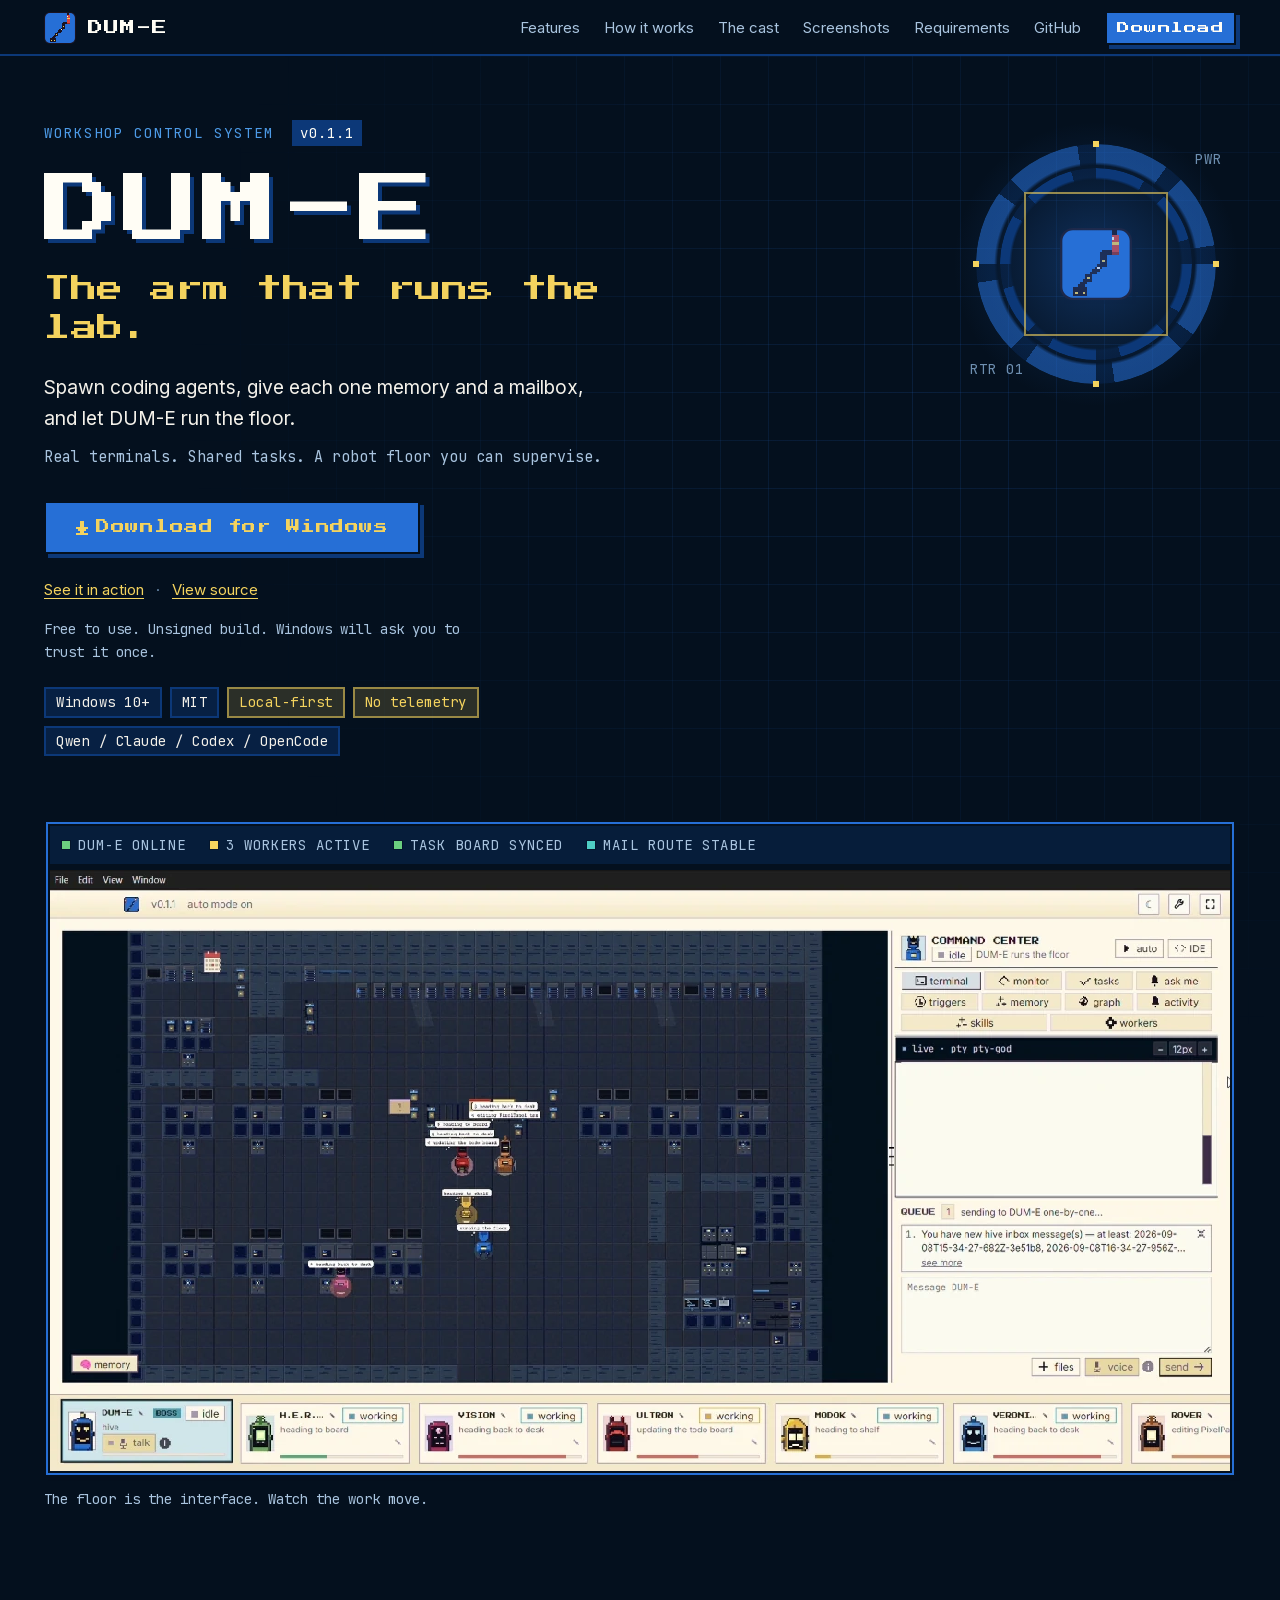
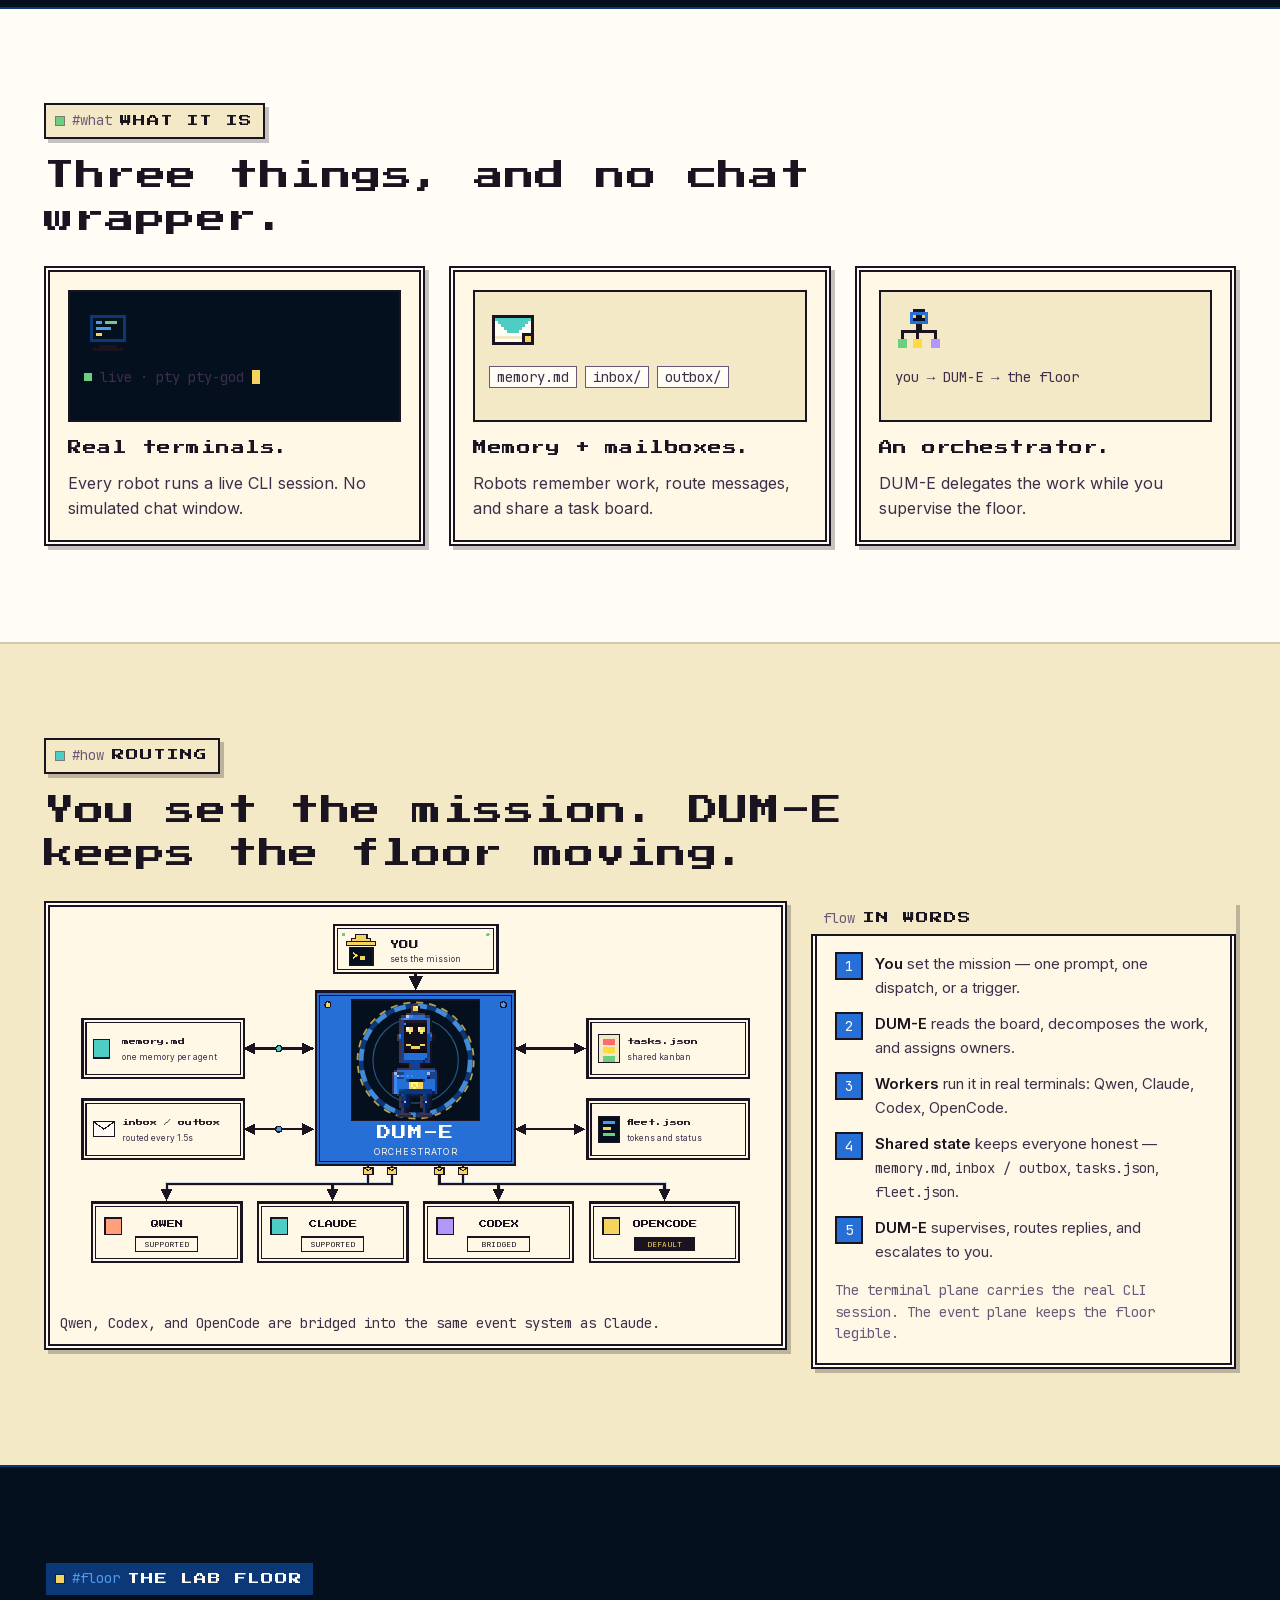
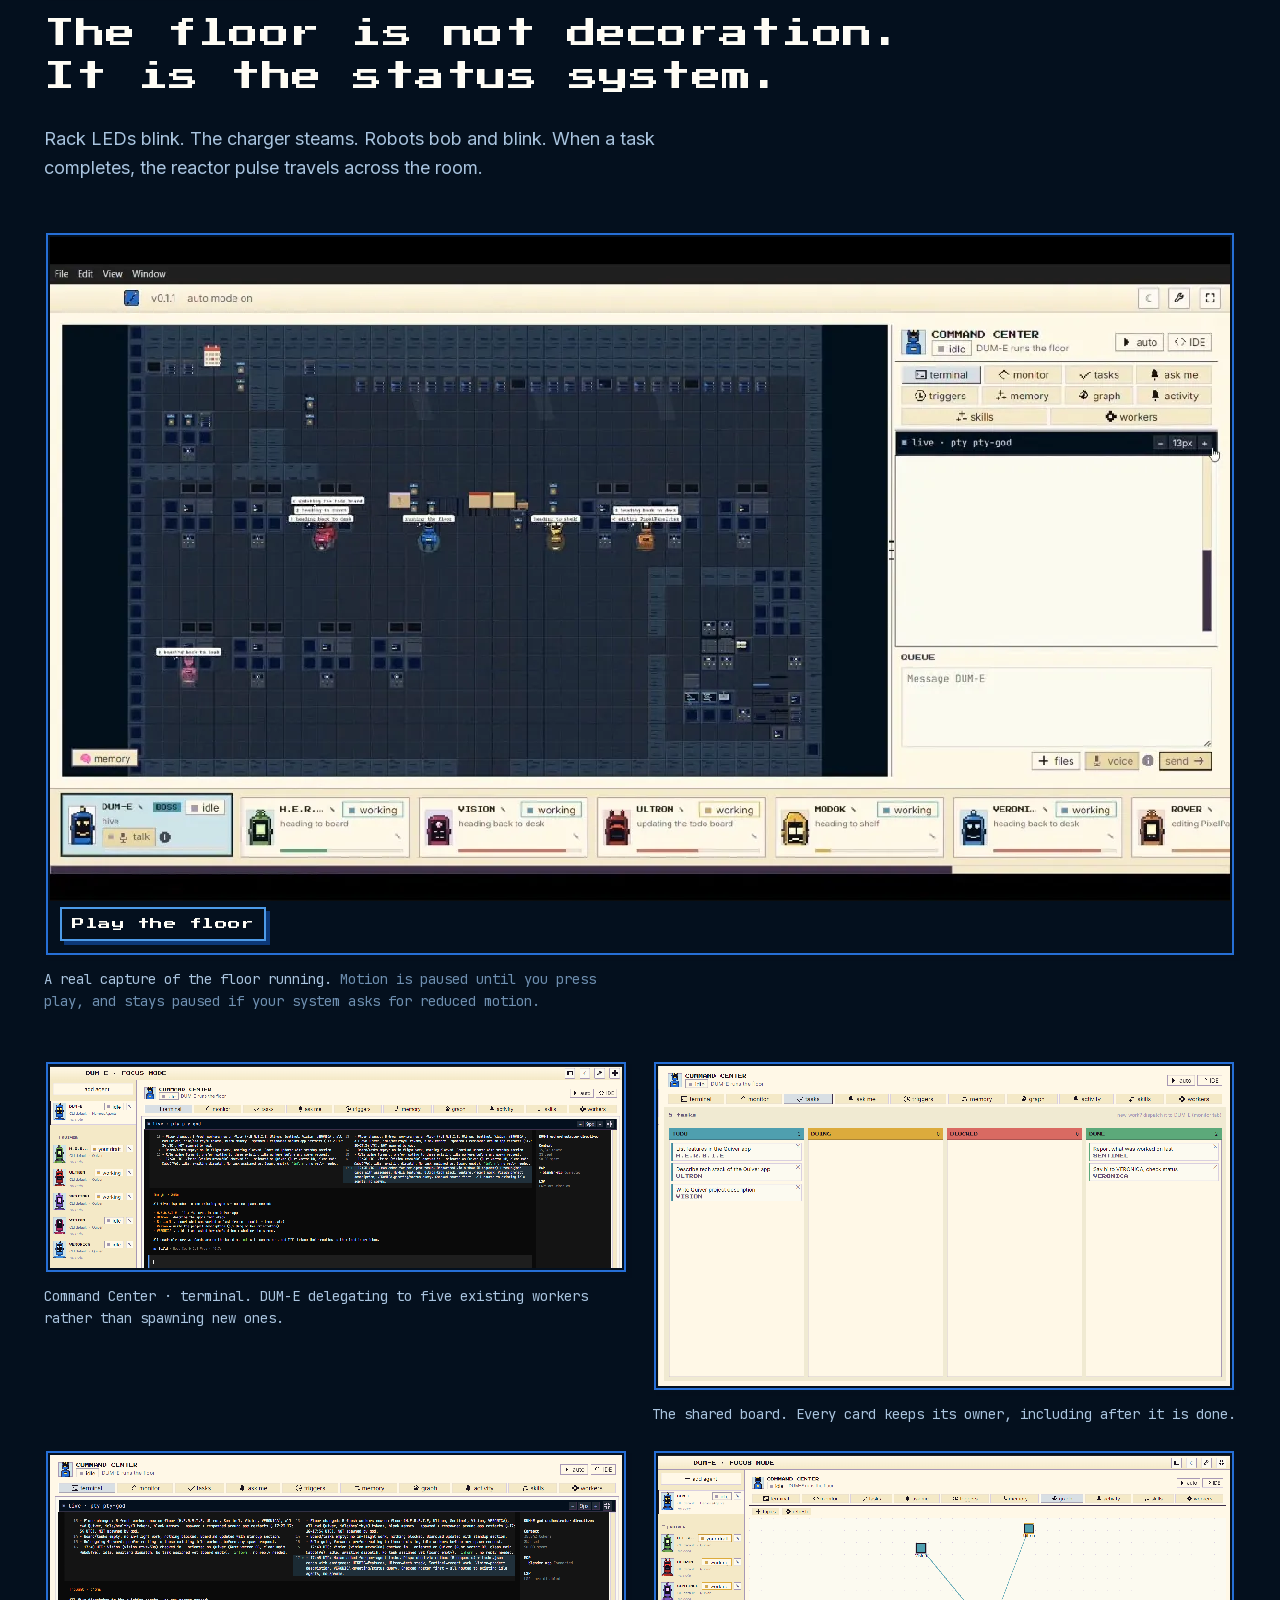
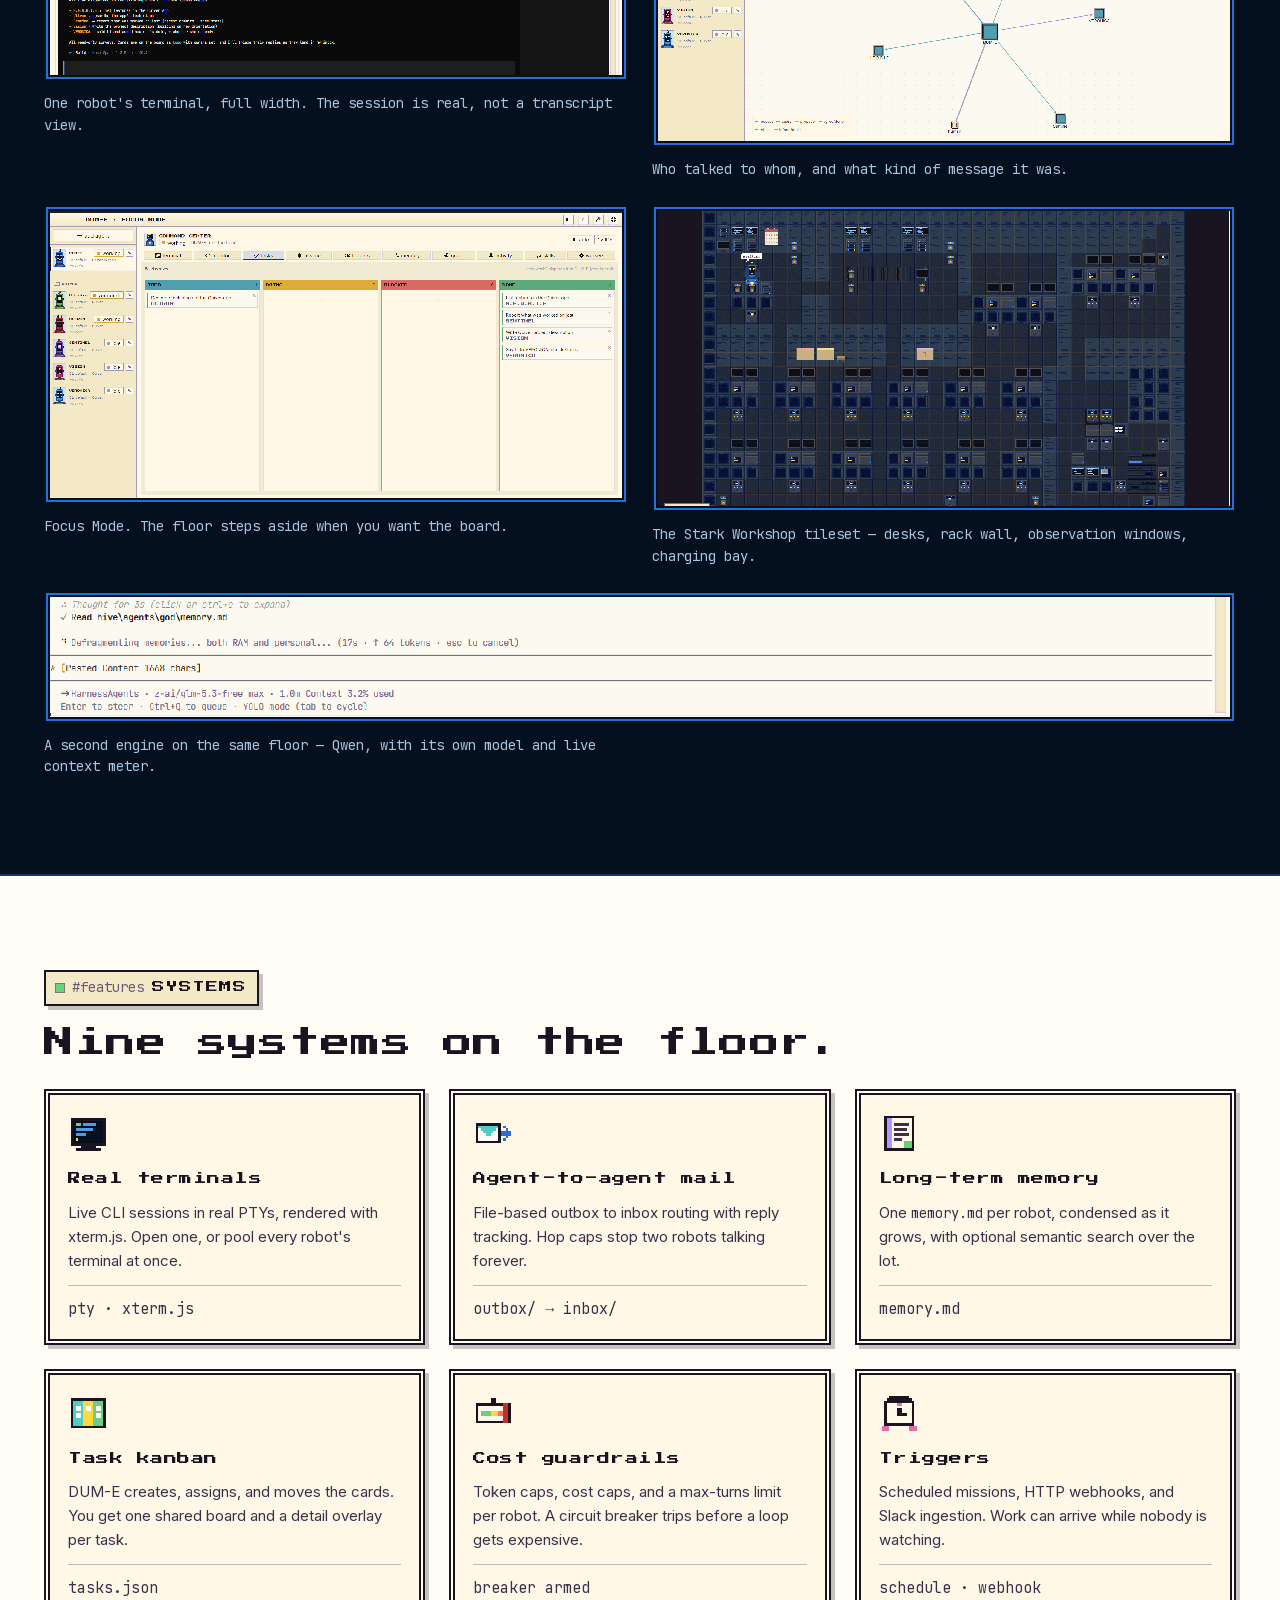
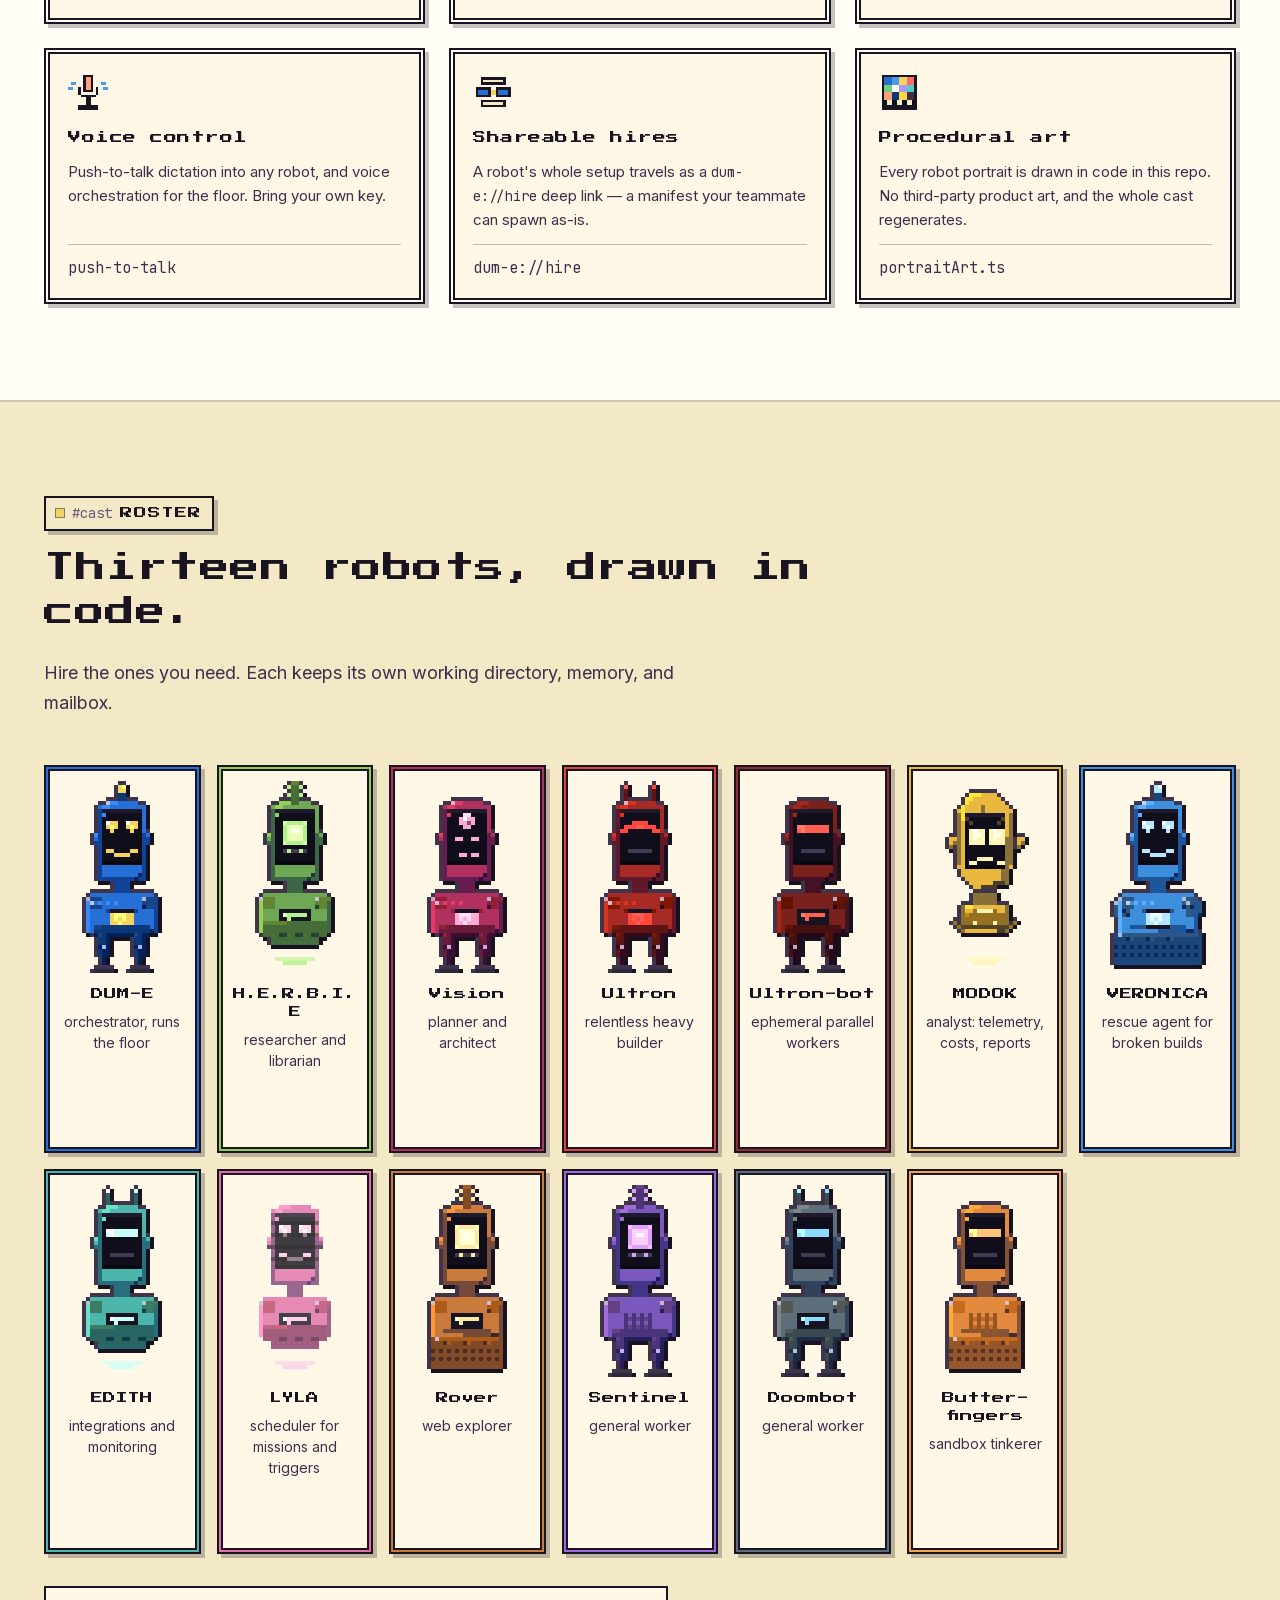
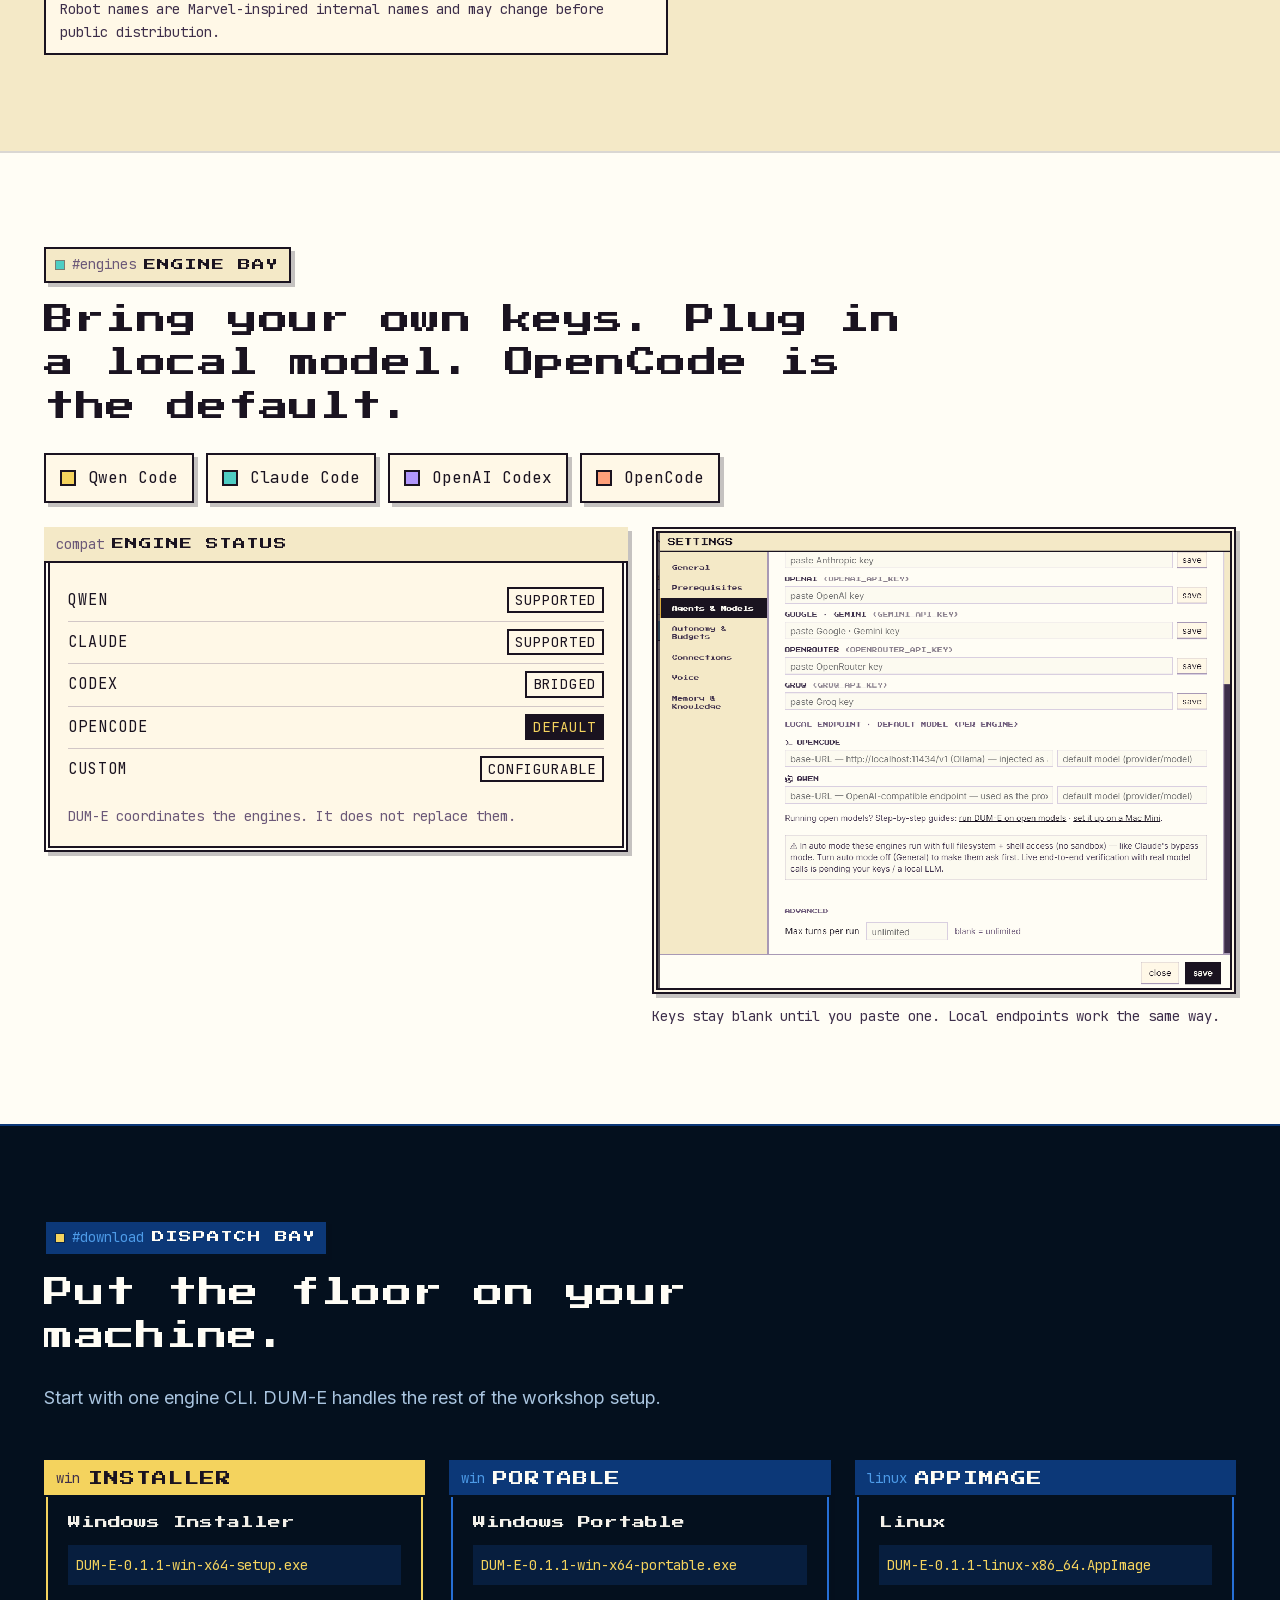
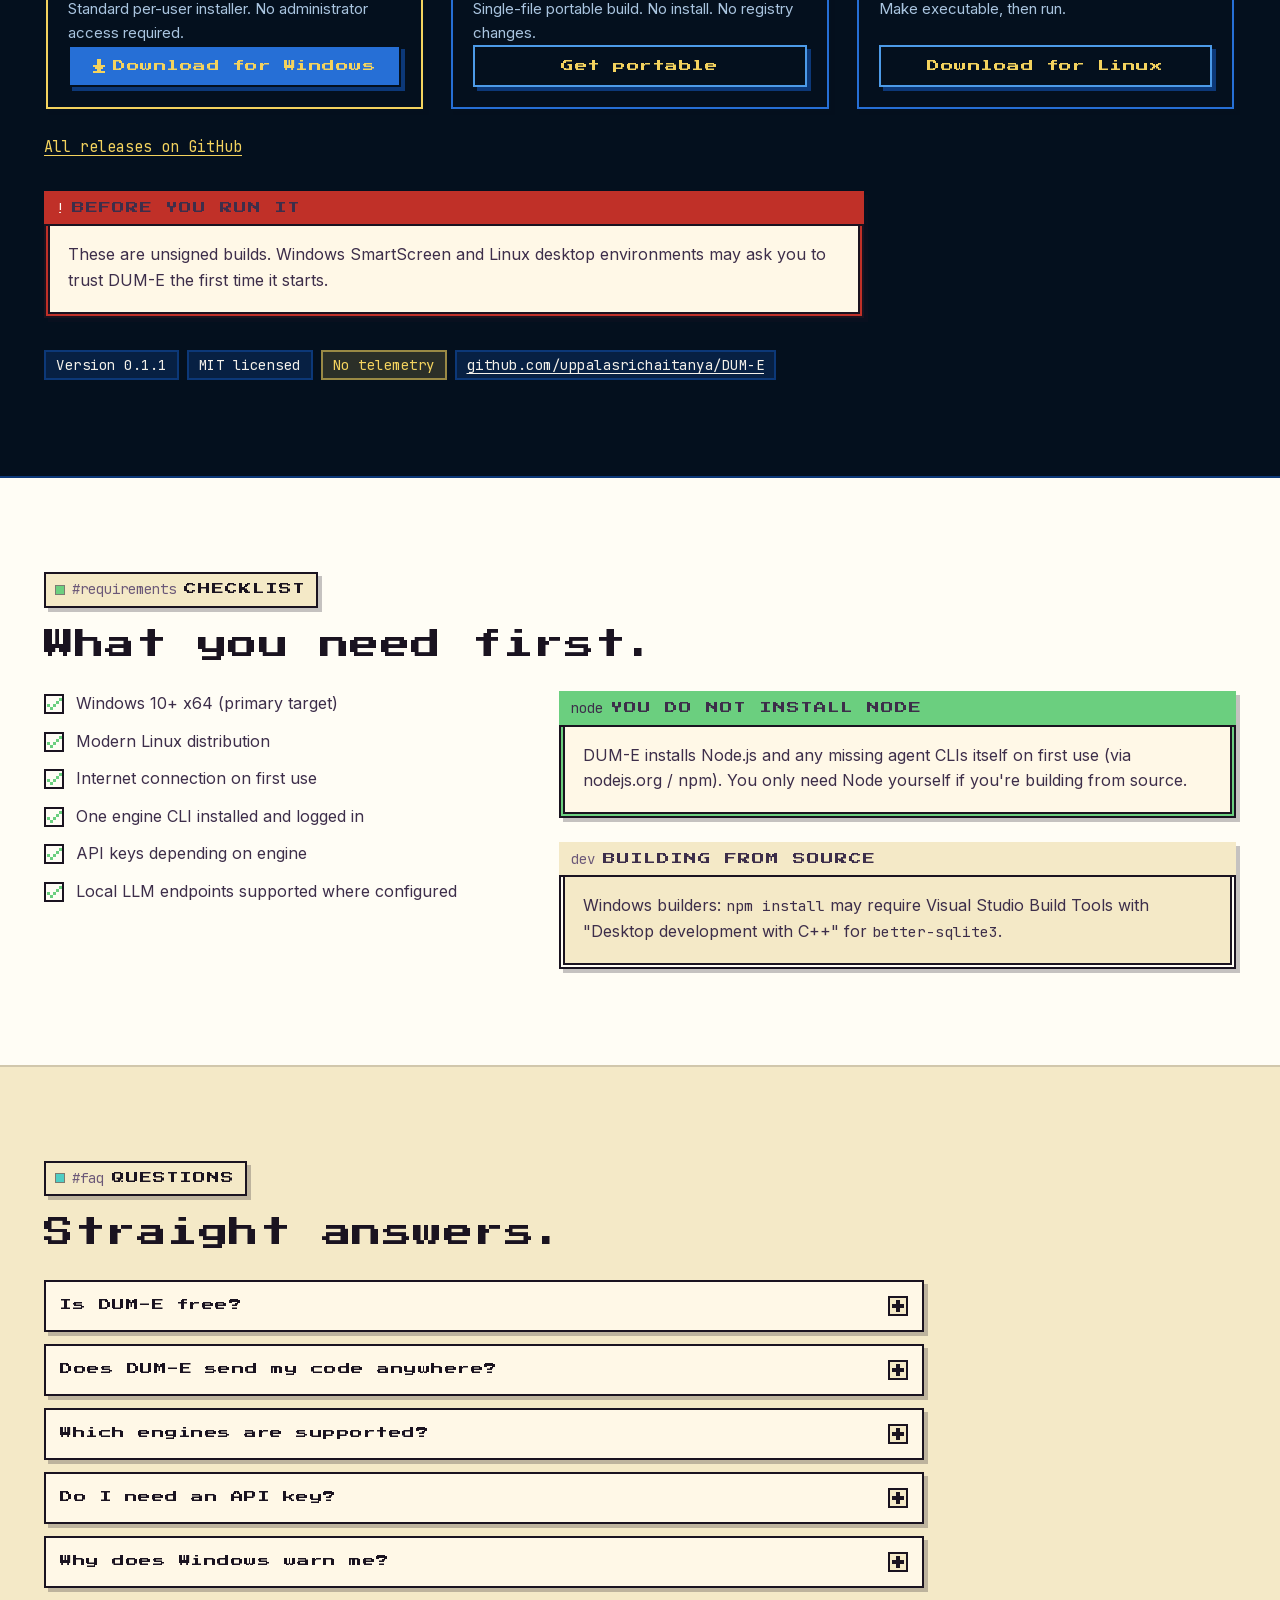
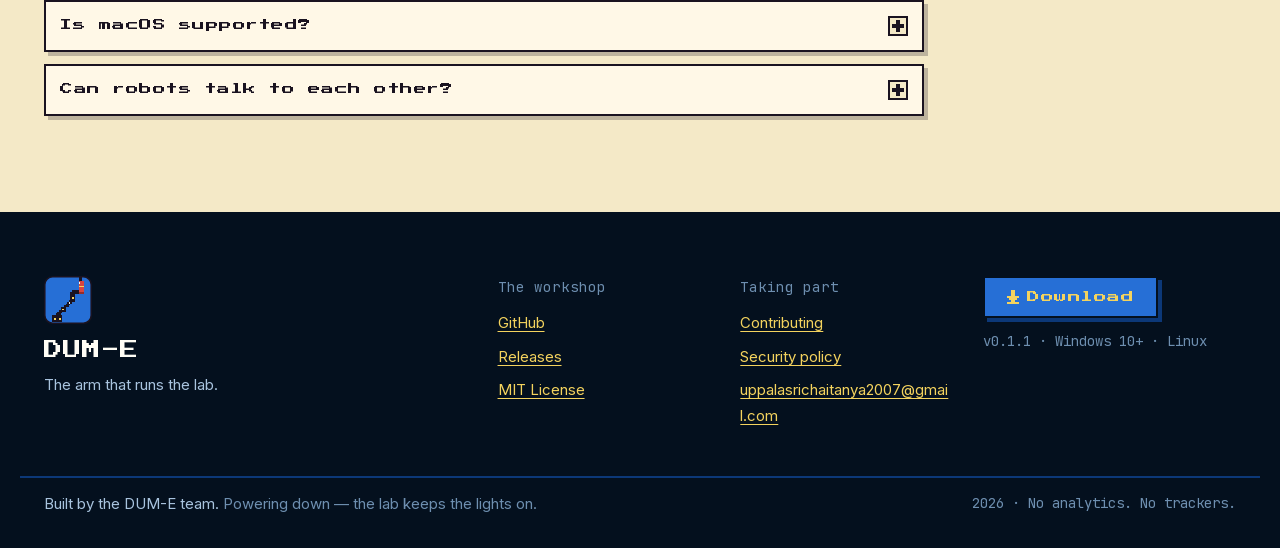
==== commit 0299b656: "fix: contact email -> uppalasrichaitanya2007@gmail.com" ====
--- a/index.html
+++ b/index.html
@@ -932,7 +932,7 @@
       <ul>
         <li><a href="https://github.com/uppalasrichaitanya/DUM-E/blob/dum-e/CONTRIBUTING.md">Contributing</a></li>
         <li><a href="https://github.com/uppalasrichaitanya/DUM-E/blob/dum-e/SECURITY.md">Security policy</a></li>
-        <li><a href="mailto:girichaitanya11@gmail.com">girichaitanya11@gmail.com</a></li>
+        <li><a href="mailto:uppalasrichaitanya2007@gmail.com">uppalasrichaitanya2007@gmail.com</a></li>
       </ul>
     </nav>
 
